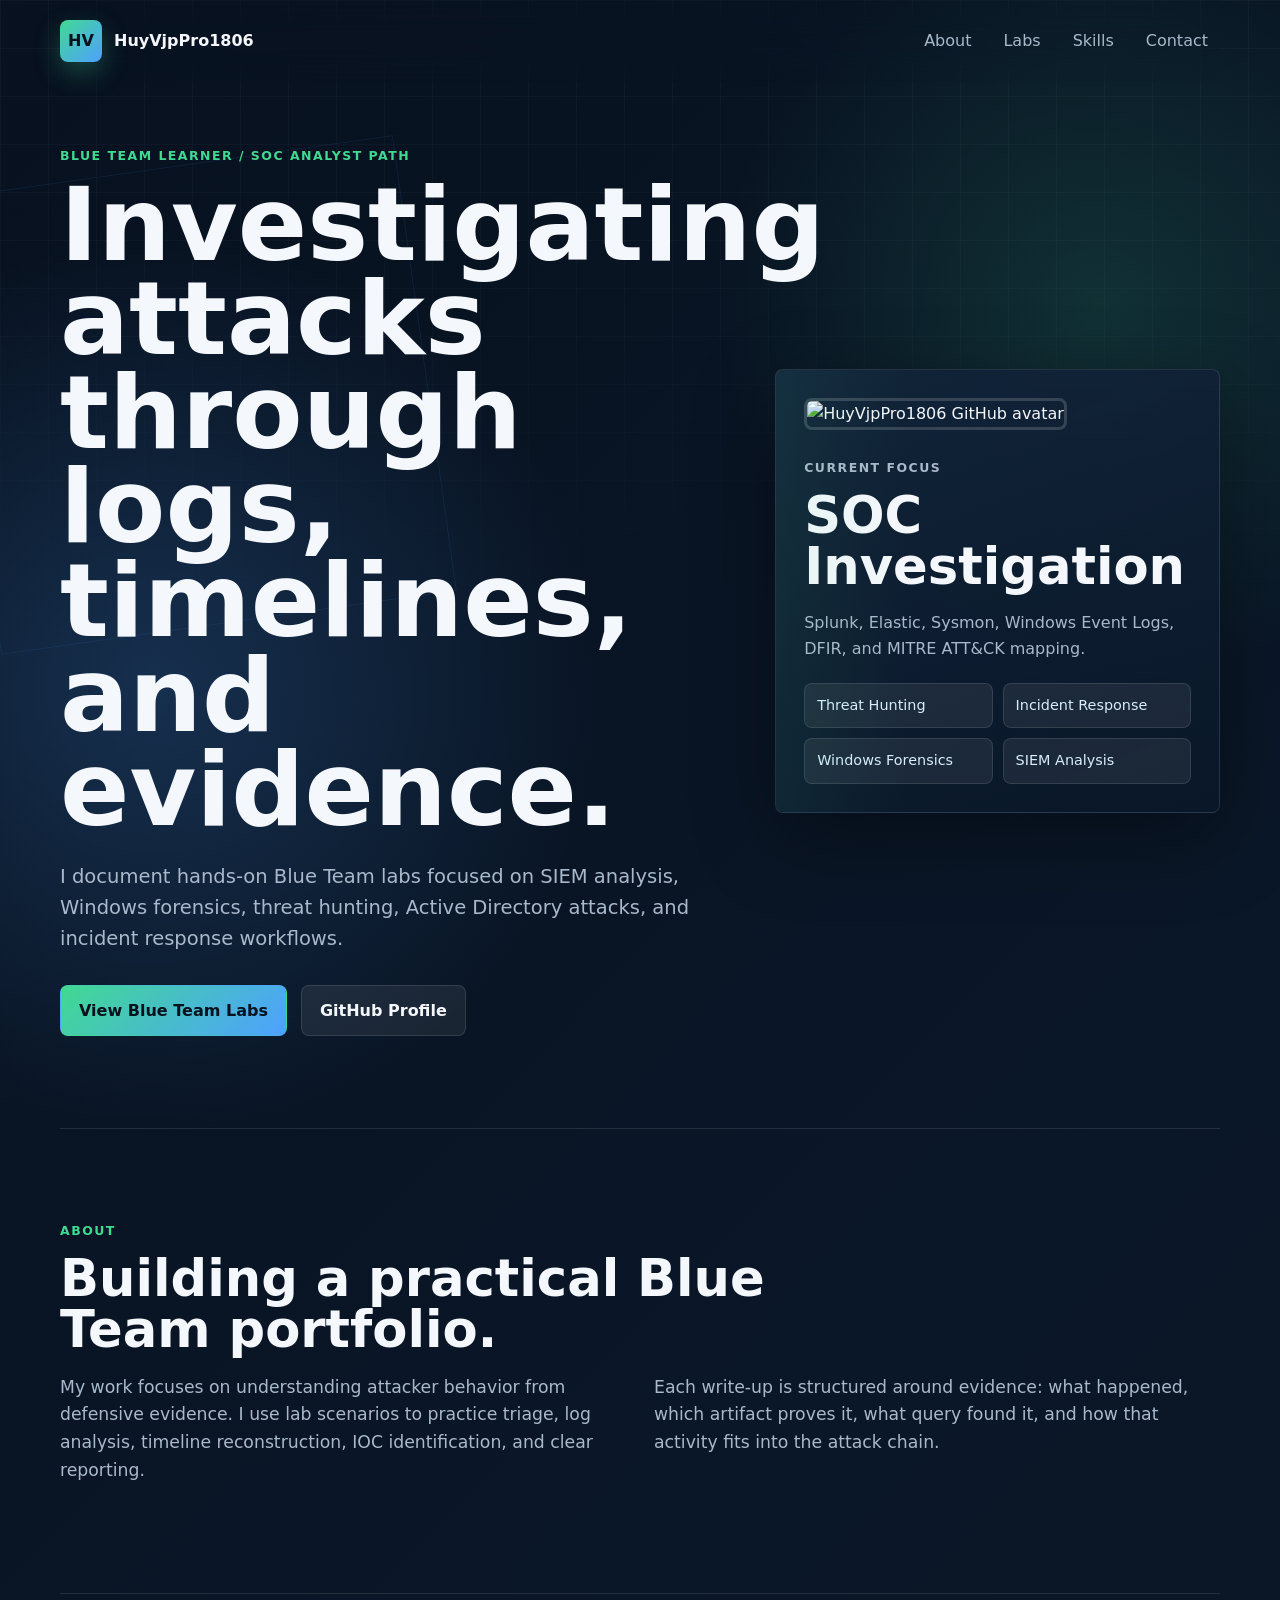
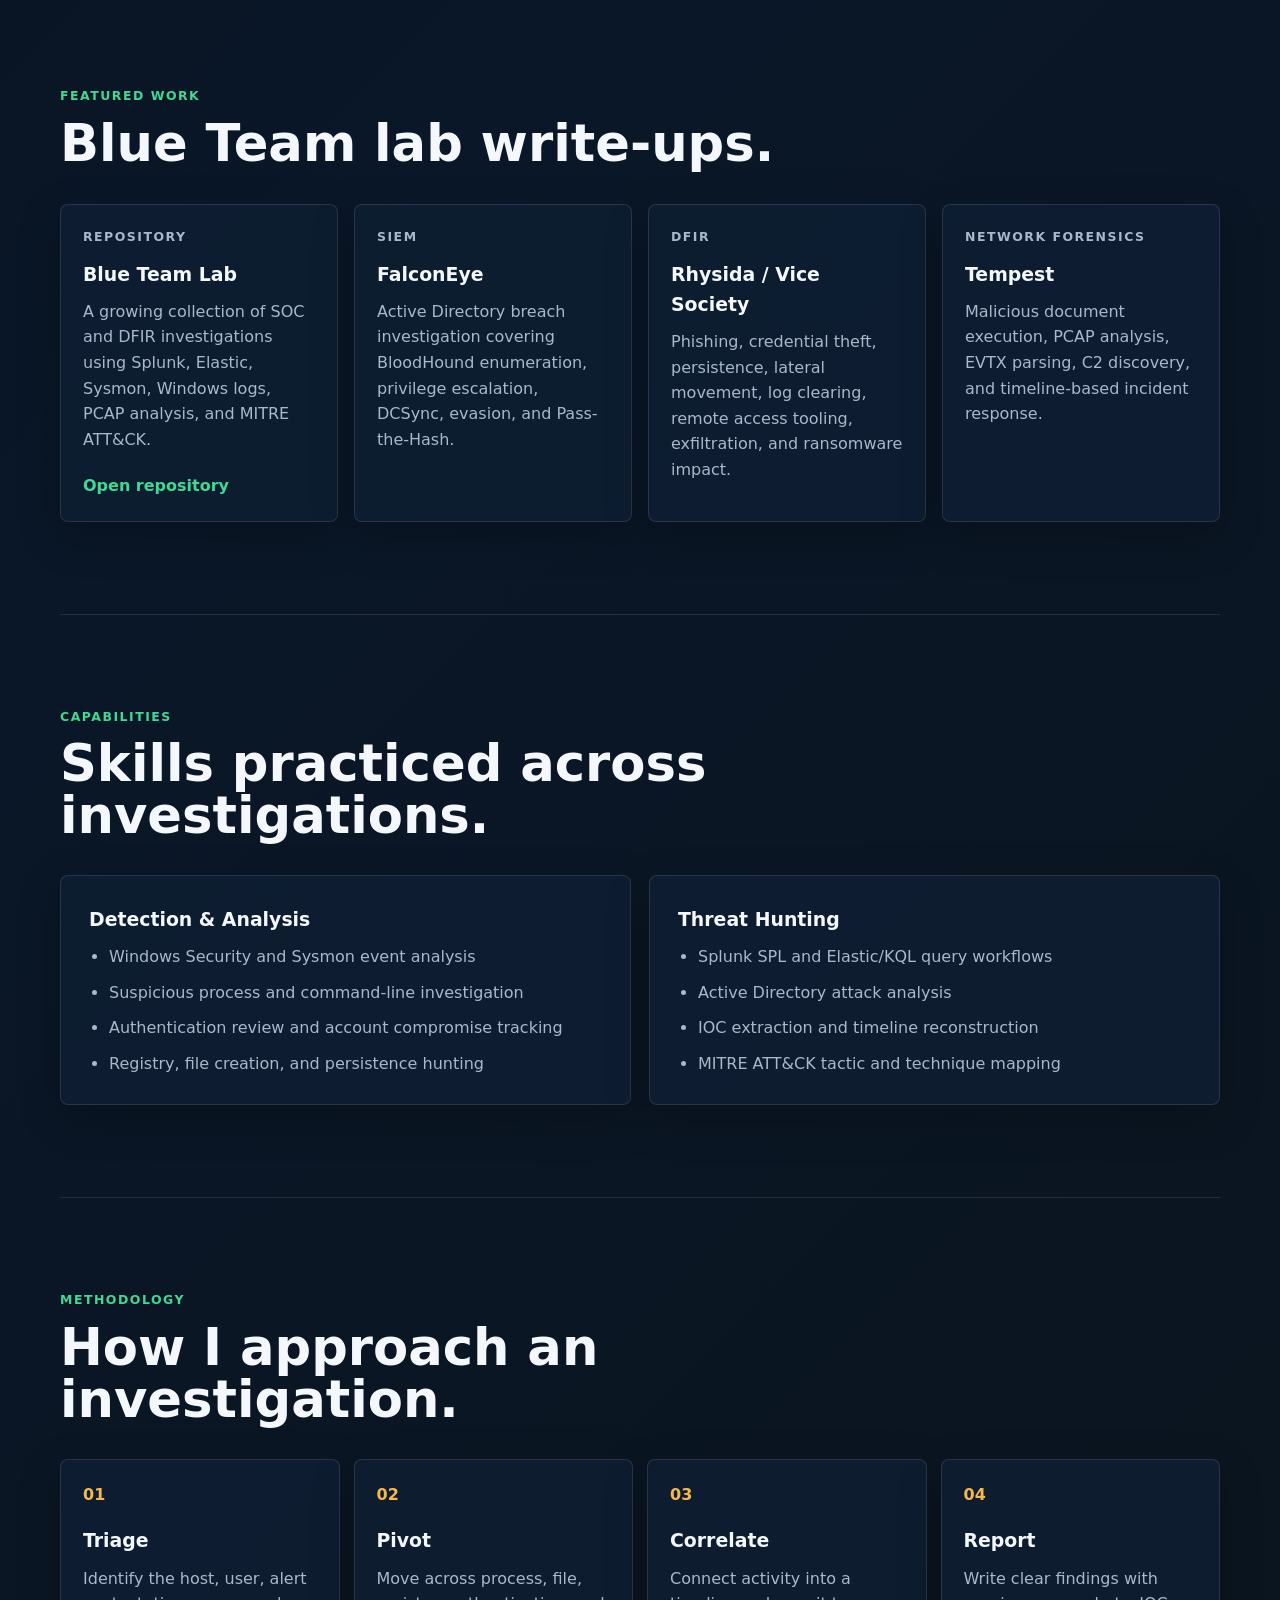
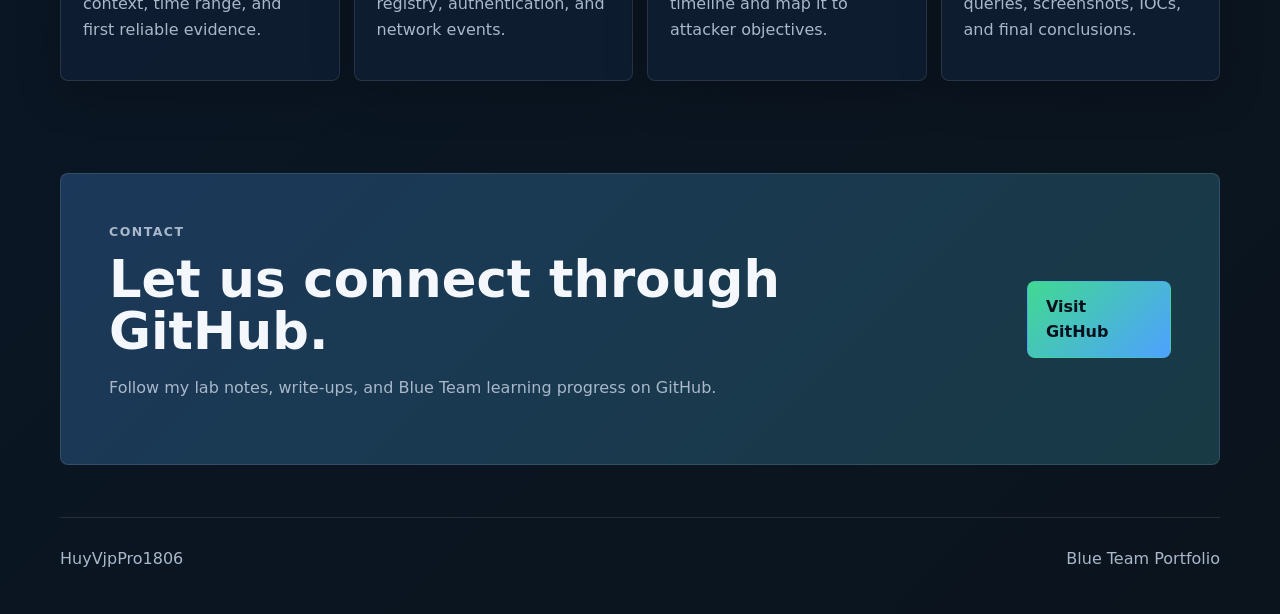
==== index.html @ 08eb195d "Create GitHub Pages portfolio" ====
<!doctype html>
<html lang="en">
  <head>
    <meta charset="utf-8" />
    <meta name="viewport" content="width=device-width, initial-scale=1" />
    <meta
      name="description"
      content="HuyVjpPro1806 - Blue Team learner focused on SOC investigation, DFIR, threat hunting, SIEM analysis, and incident response labs."
    />
    <meta name="theme-color" content="#07111f" />
    <meta property="og:title" content="HuyVjpPro1806 | Blue Team Portfolio" />
    <meta
      property="og:description"
      content="SOC investigation, DFIR, threat hunting, SIEM write-ups, and Blue Team lab portfolio."
    />
    <meta property="og:type" content="website" />
    <meta property="og:image" content="https://github.com/HuyVjpPro1806.png" />
    <title>HuyVjpPro1806 | Blue Team Portfolio</title>
    <link rel="preconnect" href="https://github.com" />
    <link rel="stylesheet" href="styles.css" />
  </head>
  <body>
    <header class="site-header" data-header>
      <a class="brand" href="#top" aria-label="Go to top">
        <span class="brand-mark">HV</span>
        <span class="brand-text">HuyVjpPro1806</span>
      </a>

      <nav class="nav-links" aria-label="Primary navigation">
        <a href="#about">About</a>
        <a href="#labs">Labs</a>
        <a href="#skills">Skills</a>
        <a href="#contact">Contact</a>
      </nav>
    </header>

    <main id="top">
      <section class="hero">
        <div class="hero-grid" aria-hidden="true"></div>
        <div class="hero-content">
          <p class="eyebrow">Blue Team Learner / SOC Analyst Path</p>
          <h1>Investigating attacks through logs, timelines, and evidence.</h1>
          <p class="hero-copy">
            I document hands-on Blue Team labs focused on SIEM analysis, Windows forensics,
            threat hunting, Active Directory attacks, and incident response workflows.
          </p>

          <div class="hero-actions">
            <a class="button primary" href="https://github.com/HuyVjpPro1806/Blue_Team_Lab" target="_blank" rel="noreferrer">
              View Blue Team Labs
            </a>
            <a class="button secondary" href="https://github.com/HuyVjpPro1806" target="_blank" rel="noreferrer">
              GitHub Profile
            </a>
          </div>
        </div>

        <aside class="profile-panel" aria-label="Profile summary">
          <img class="avatar" src="https://github.com/HuyVjpPro1806.png" alt="HuyVjpPro1806 GitHub avatar" />
          <div>
            <p class="panel-label">Current Focus</p>
            <h2>SOC Investigation</h2>
            <p>Splunk, Elastic, Sysmon, Windows Event Logs, DFIR, and MITRE ATT&CK mapping.</p>
          </div>
          <div class="signal-list">
            <span>Threat Hunting</span>
            <span>Incident Response</span>
            <span>Windows Forensics</span>
            <span>SIEM Analysis</span>
          </div>
        </aside>
      </section>

      <section class="section" id="about">
        <div class="section-heading">
          <p class="eyebrow">About</p>
          <h2>Building a practical Blue Team portfolio.</h2>
        </div>
        <div class="about-layout">
          <p>
            My work focuses on understanding attacker behavior from defensive evidence.
            I use lab scenarios to practice triage, log analysis, timeline reconstruction,
            IOC identification, and clear reporting.
          </p>
          <p>
            Each write-up is structured around evidence: what happened, which artifact proves it,
            what query found it, and how that activity fits into the attack chain.
          </p>
        </div>
      </section>

      <section class="section labs-section" id="labs">
        <div class="section-heading">
          <p class="eyebrow">Featured Work</p>
          <h2>Blue Team lab write-ups.</h2>
        </div>

        <div class="lab-grid">
          <article class="lab-card">
            <p class="card-kicker">Repository</p>
            <h3>Blue Team Lab</h3>
            <p>
              A growing collection of SOC and DFIR investigations using Splunk, Elastic,
              Sysmon, Windows logs, PCAP analysis, and MITRE ATT&CK.
            </p>
            <a href="https://github.com/HuyVjpPro1806/Blue_Team_Lab" target="_blank" rel="noreferrer">Open repository</a>
          </article>

          <article class="lab-card">
            <p class="card-kicker">SIEM</p>
            <h3>FalconEye</h3>
            <p>
              Active Directory breach investigation covering BloodHound enumeration,
              privilege escalation, DCSync, evasion, and Pass-the-Hash.
            </p>
          </article>

          <article class="lab-card">
            <p class="card-kicker">DFIR</p>
            <h3>Rhysida / Vice Society</h3>
            <p>
              Phishing, credential theft, persistence, lateral movement, log clearing,
              remote access tooling, exfiltration, and ransomware impact.
            </p>
          </article>

          <article class="lab-card">
            <p class="card-kicker">Network Forensics</p>
            <h3>Tempest</h3>
            <p>
              Malicious document execution, PCAP analysis, EVTX parsing, C2 discovery,
              and timeline-based incident response.
            </p>
          </article>
        </div>
      </section>

      <section class="section split-section" id="skills">
        <div class="section-heading">
          <p class="eyebrow">Capabilities</p>
          <h2>Skills practiced across investigations.</h2>
        </div>

        <div class="skills-wrap">
          <div class="skill-column">
            <h3>Detection & Analysis</h3>
            <ul>
              <li>Windows Security and Sysmon event analysis</li>
              <li>Suspicious process and command-line investigation</li>
              <li>Authentication review and account compromise tracking</li>
              <li>Registry, file creation, and persistence hunting</li>
            </ul>
          </div>
          <div class="skill-column">
            <h3>Threat Hunting</h3>
            <ul>
              <li>Splunk SPL and Elastic/KQL query workflows</li>
              <li>Active Directory attack analysis</li>
              <li>IOC extraction and timeline reconstruction</li>
              <li>MITRE ATT&CK tactic and technique mapping</li>
            </ul>
          </div>
        </div>
      </section>

      <section class="section workflow-section">
        <div class="section-heading">
          <p class="eyebrow">Methodology</p>
          <h2>How I approach an investigation.</h2>
        </div>

        <div class="timeline">
          <div>
            <span>01</span>
            <h3>Triage</h3>
            <p>Identify the host, user, alert context, time range, and first reliable evidence.</p>
          </div>
          <div>
            <span>02</span>
            <h3>Pivot</h3>
            <p>Move across process, file, registry, authentication, and network events.</p>
          </div>
          <div>
            <span>03</span>
            <h3>Correlate</h3>
            <p>Connect activity into a timeline and map it to attacker objectives.</p>
          </div>
          <div>
            <span>04</span>
            <h3>Report</h3>
            <p>Write clear findings with queries, screenshots, IOCs, and final conclusions.</p>
          </div>
        </div>
      </section>

      <section class="contact-section" id="contact">
        <div>
          <p class="eyebrow">Contact</p>
          <h2>Let us connect through GitHub.</h2>
          <p>
            Follow my lab notes, write-ups, and Blue Team learning progress on GitHub.
          </p>
        </div>
        <a class="button primary" href="https://github.com/HuyVjpPro1806" target="_blank" rel="noreferrer">
          Visit GitHub
        </a>
      </section>
    </main>

    <footer class="site-footer">
      <span>HuyVjpPro1806</span>
      <span>Blue Team Portfolio</span>
    </footer>

    <script src="script.js"></script>
  </body>
</html>
---- styles.css ----
:root {
  --bg: #07111f;
  --bg-soft: #0d1b2e;
  --panel: rgba(15, 31, 52, 0.78);
  --panel-strong: #12243a;
  --text: #f4f7fb;
  --muted: #a9b8ca;
  --line: rgba(255, 255, 255, 0.11);
  --blue: #4ea1ff;
  --green: #41d992;
  --amber: #f5b84b;
  --red: #ff6b6b;
  --shadow: 0 24px 80px rgba(0, 0, 0, 0.35);
  font-family:
    Inter, ui-sans-serif, system-ui, -apple-system, BlinkMacSystemFont, "Segoe UI",
    sans-serif;
}

* {
  box-sizing: border-box;
}

html {
  scroll-behavior: smooth;
}

body {
  min-width: 320px;
  margin: 0;
  color: var(--text);
  background:
    radial-gradient(circle at 12% 18%, rgba(78, 161, 255, 0.2), transparent 28rem),
    radial-gradient(circle at 86% 8%, rgba(65, 217, 146, 0.14), transparent 24rem),
    linear-gradient(135deg, #07111f 0%, #0a1728 44%, #0b141d 100%);
  line-height: 1.6;
}

body::before {
  position: fixed;
  inset: 0;
  z-index: -2;
  pointer-events: none;
  content: "";
  background-image:
    linear-gradient(rgba(255, 255, 255, 0.035) 1px, transparent 1px),
    linear-gradient(90deg, rgba(255, 255, 255, 0.035) 1px, transparent 1px);
  background-size: 48px 48px;
  mask-image: linear-gradient(to bottom, black, transparent 78%);
}

a {
  color: inherit;
  text-decoration: none;
}

.site-header {
  position: sticky;
  top: 0;
  z-index: 10;
  display: flex;
  align-items: center;
  justify-content: space-between;
  width: min(1160px, calc(100% - 40px));
  margin: 0 auto;
  padding: 18px 0;
  backdrop-filter: blur(18px);
}

.site-header.is-scrolled {
  border-bottom: 1px solid var(--line);
}

.brand {
  display: inline-flex;
  gap: 12px;
  align-items: center;
  font-weight: 800;
}

.brand-mark {
  display: grid;
  width: 42px;
  height: 42px;
  place-items: center;
  color: #06111d;
  background: linear-gradient(135deg, var(--green), var(--blue));
  border-radius: 8px;
  box-shadow: 0 10px 26px rgba(65, 217, 146, 0.28);
}

.brand-text {
  letter-spacing: 0;
}

.nav-links {
  display: flex;
  gap: 8px;
  align-items: center;
}

.nav-links a {
  padding: 10px 12px;
  color: var(--muted);
  border-radius: 8px;
  transition: color 180ms ease, background 180ms ease;
}

.nav-links a:hover,
.nav-links a:focus-visible {
  color: var(--text);
  background: rgba(255, 255, 255, 0.08);
  outline: none;
}

.hero {
  position: relative;
  display: grid;
  grid-template-columns: minmax(0, 1.2fr) minmax(320px, 0.8fr);
  gap: 48px;
  align-items: center;
  width: min(1160px, calc(100% - 40px));
  min-height: calc(100vh - 78px);
  margin: 0 auto;
  padding: 64px 0 92px;
}

.hero-grid {
  position: absolute;
  inset: 8% 28% auto -8%;
  z-index: -1;
  width: 460px;
  height: 460px;
  border: 1px solid rgba(78, 161, 255, 0.22);
  transform: rotate(-8deg);
  background:
    linear-gradient(90deg, transparent 47%, rgba(78, 161, 255, 0.22) 48%, transparent 49%),
    linear-gradient(transparent 47%, rgba(65, 217, 146, 0.18) 48%, transparent 49%);
  background-size: 44px 44px;
  opacity: 0.45;
}

.hero-content {
  max-width: 780px;
}

.eyebrow,
.card-kicker,
.panel-label {
  margin: 0 0 12px;
  color: var(--green);
  font-size: 0.78rem;
  font-weight: 800;
  letter-spacing: 0.12em;
  text-transform: uppercase;
}

h1,
h2,
h3,
p {
  margin-top: 0;
}

h1 {
  max-width: 900px;
  margin-bottom: 24px;
  font-size: clamp(3rem, 8vw, 6.8rem);
  line-height: 0.92;
  letter-spacing: 0;
}

h2 {
  margin-bottom: 18px;
  font-size: clamp(2rem, 4vw, 3.6rem);
  line-height: 1;
  letter-spacing: 0;
}

h3 {
  margin-bottom: 10px;
  font-size: 1.18rem;
  letter-spacing: 0;
}

.hero-copy {
  max-width: 720px;
  margin-bottom: 30px;
  color: var(--muted);
  font-size: clamp(1.02rem, 2vw, 1.22rem);
}

.hero-actions {
  display: flex;
  flex-wrap: wrap;
  gap: 14px;
}

.button {
  display: inline-flex;
  align-items: center;
  justify-content: center;
  min-height: 48px;
  padding: 12px 18px;
  font-weight: 800;
  border: 1px solid var(--line);
  border-radius: 8px;
  transition: transform 180ms ease, border-color 180ms ease, background 180ms ease;
}

.button:hover,
.button:focus-visible {
  transform: translateY(-2px);
  outline: none;
}

.button.primary {
  color: #06111d;
  background: linear-gradient(135deg, var(--green), var(--blue));
  border-color: transparent;
}

.button.secondary {
  color: var(--text);
  background: rgba(255, 255, 255, 0.07);
}

.profile-panel {
  position: relative;
  padding: 28px;
  overflow: hidden;
  background: linear-gradient(160deg, rgba(18, 36, 58, 0.94), rgba(10, 23, 40, 0.9));
  border: 1px solid var(--line);
  border-radius: 8px;
  box-shadow: var(--shadow);
}

.profile-panel::before {
  position: absolute;
  inset: 0;
  pointer-events: none;
  content: "";
  background: linear-gradient(90deg, transparent, rgba(65, 217, 146, 0.12), transparent);
  transform: translateX(-70%);
  animation: sweep 6s ease-in-out infinite;
}

.avatar {
  width: min(180px, 48vw);
  aspect-ratio: 1;
  margin-bottom: 28px;
  object-fit: cover;
  border: 3px solid rgba(255, 255, 255, 0.16);
  border-radius: 8px;
}

.profile-panel p {
  color: var(--muted);
}

.signal-list {
  display: grid;
  grid-template-columns: repeat(2, minmax(0, 1fr));
  gap: 10px;
  margin-top: 22px;
}

.signal-list span {
  padding: 10px 12px;
  color: #d8eefc;
  font-size: 0.9rem;
  background: rgba(255, 255, 255, 0.07);
  border: 1px solid var(--line);
  border-radius: 8px;
}

.section,
.contact-section,
.site-footer {
  width: min(1160px, calc(100% - 40px));
  margin: 0 auto;
}

.section {
  padding: 92px 0;
  border-top: 1px solid var(--line);
}

.section-heading {
  max-width: 720px;
}

.about-layout {
  display: grid;
  grid-template-columns: repeat(2, minmax(0, 1fr));
  gap: 28px;
  color: var(--muted);
  font-size: 1.08rem;
}

.lab-grid {
  display: grid;
  grid-template-columns: repeat(4, minmax(0, 1fr));
  gap: 16px;
  margin-top: 34px;
}

.lab-card,
.skill-column,
.timeline div {
  background: var(--panel);
  border: 1px solid var(--line);
  border-radius: 8px;
  box-shadow: 0 14px 44px rgba(0, 0, 0, 0.22);
}

.lab-card {
  display: flex;
  min-height: 285px;
  flex-direction: column;
  padding: 22px;
}

.lab-card p {
  color: var(--muted);
}

.lab-card a {
  display: inline-flex;
  margin-top: auto;
  color: var(--green);
  font-weight: 800;
}

.skills-wrap {
  display: grid;
  grid-template-columns: repeat(2, minmax(0, 1fr));
  gap: 18px;
  margin-top: 34px;
}

.skill-column {
  padding: 28px;
}

.skill-column ul {
  padding-left: 20px;
  margin: 0;
  color: var(--muted);
}

.skill-column li + li {
  margin-top: 10px;
}

.timeline {
  display: grid;
  grid-template-columns: repeat(4, minmax(0, 1fr));
  gap: 14px;
  margin-top: 34px;
}

.timeline div {
  padding: 22px;
}

.timeline span {
  display: inline-flex;
  margin-bottom: 18px;
  color: var(--amber);
  font-weight: 900;
}

.timeline p {
  color: var(--muted);
}

.contact-section {
  display: flex;
  gap: 28px;
  align-items: center;
  justify-content: space-between;
  padding: 48px;
  margin-bottom: 52px;
  background:
    linear-gradient(135deg, rgba(78, 161, 255, 0.16), rgba(65, 217, 146, 0.12)),
    var(--panel-strong);
  border: 1px solid var(--line);
  border-radius: 8px;
}

.contact-section p {
  max-width: 620px;
  color: var(--muted);
}

.site-footer {
  display: flex;
  justify-content: space-between;
  padding: 28px 0 42px;
  color: var(--muted);
  border-top: 1px solid var(--line);
}

@keyframes sweep {
  0%,
  38% {
    transform: translateX(-80%);
  }
  76%,
  100% {
    transform: translateX(90%);
  }
}

@media (max-width: 980px) {
  .hero,
  .about-layout,
  .skills-wrap {
    grid-template-columns: 1fr;
  }

  .hero {
    gap: 28px;
    padding-top: 42px;
  }

  .lab-grid,
  .timeline {
    grid-template-columns: repeat(2, minmax(0, 1fr));
  }
}

@media (max-width: 700px) {
  .site-header {
    width: min(100% - 28px, 1160px);
  }

  .brand-text {
    display: none;
  }

  .nav-links {
    gap: 2px;
  }

  .nav-links a {
    padding: 8px;
    font-size: 0.92rem;
  }

  .hero,
  .section,
  .contact-section,
  .site-footer {
    width: min(100% - 28px, 1160px);
  }

  h1 {
    font-size: clamp(2.6rem, 15vw, 4.8rem);
  }

  .lab-grid,
  .timeline,
  .signal-list {
    grid-template-columns: 1fr;
  }

  .contact-section,
  .site-footer {
    flex-direction: column;
    align-items: flex-start;
  }

  .contact-section {
    padding: 28px;
  }
}

@media (prefers-reduced-motion: reduce) {
  *,
  *::before,
  *::after {
    scroll-behavior: auto !important;
    animation-duration: 0.01ms !important;
    animation-iteration-count: 1 !important;
    transition-duration: 0.01ms !important;
  }
}
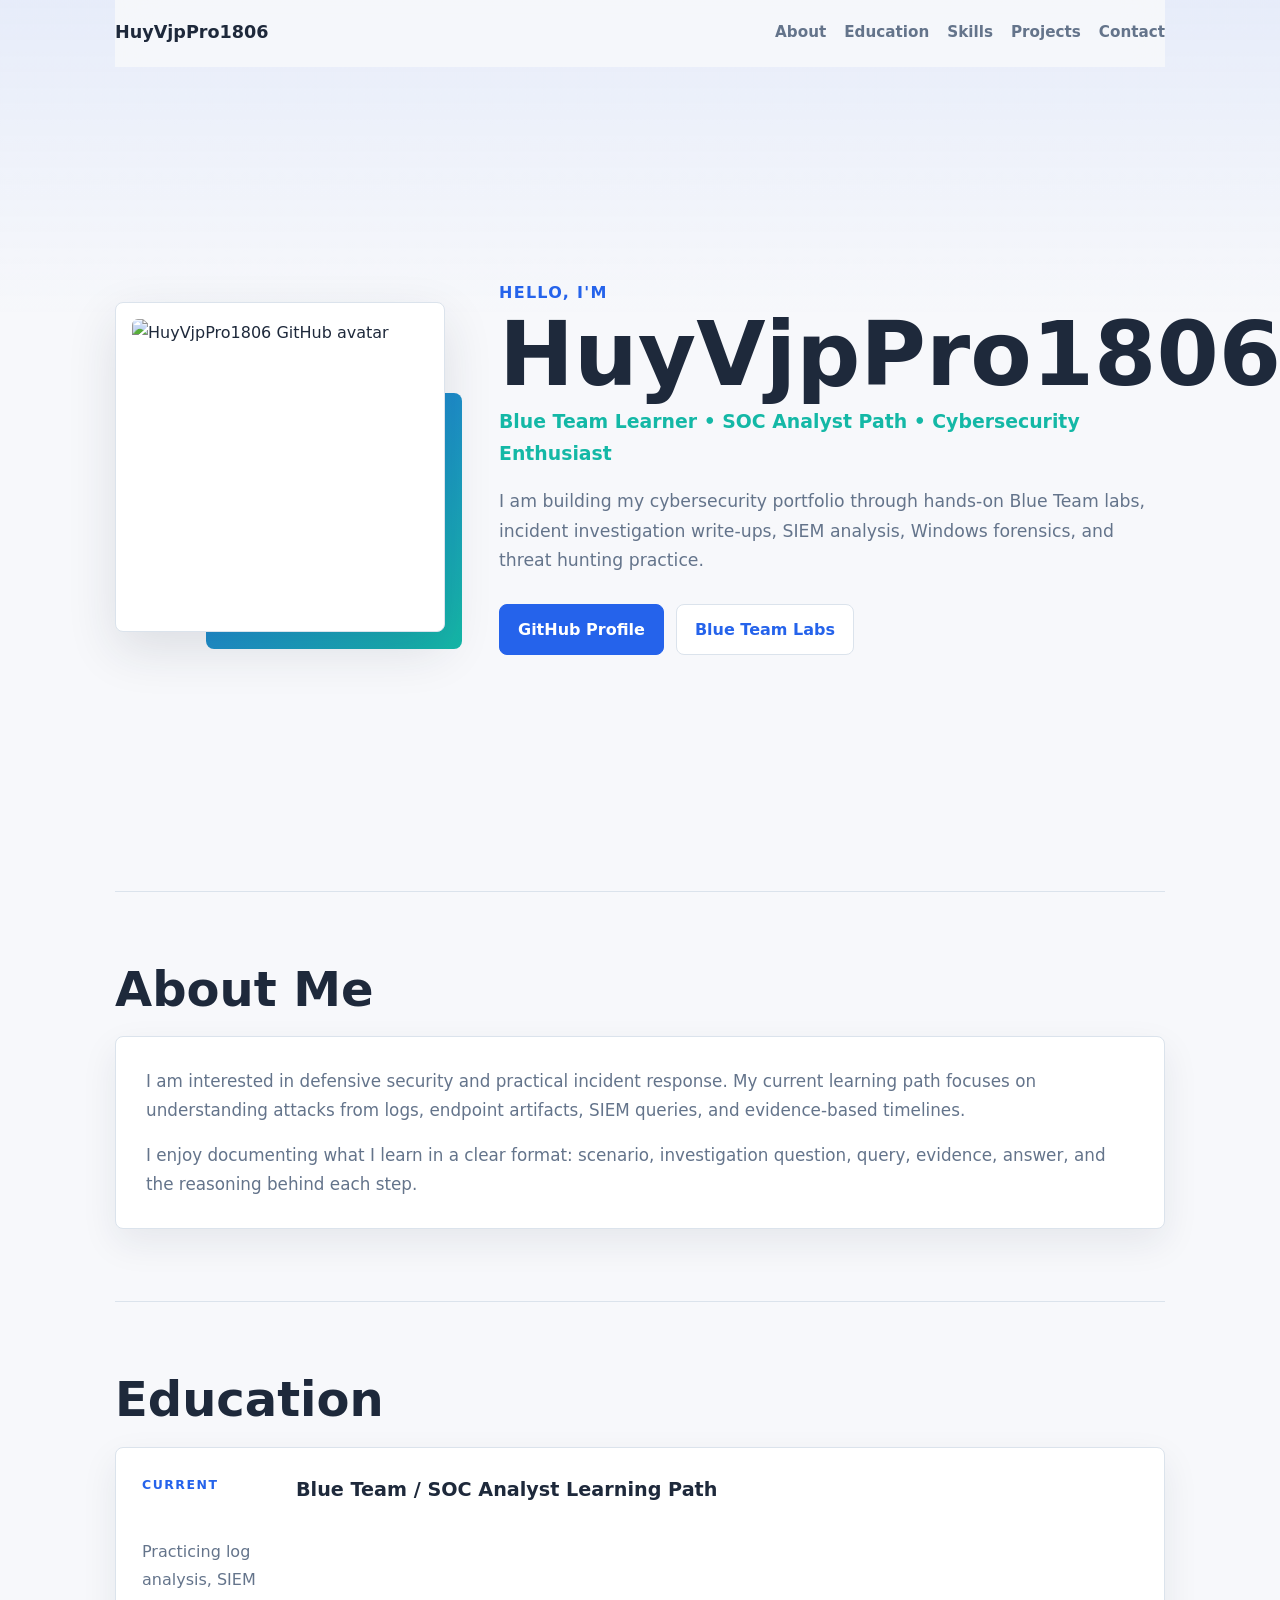
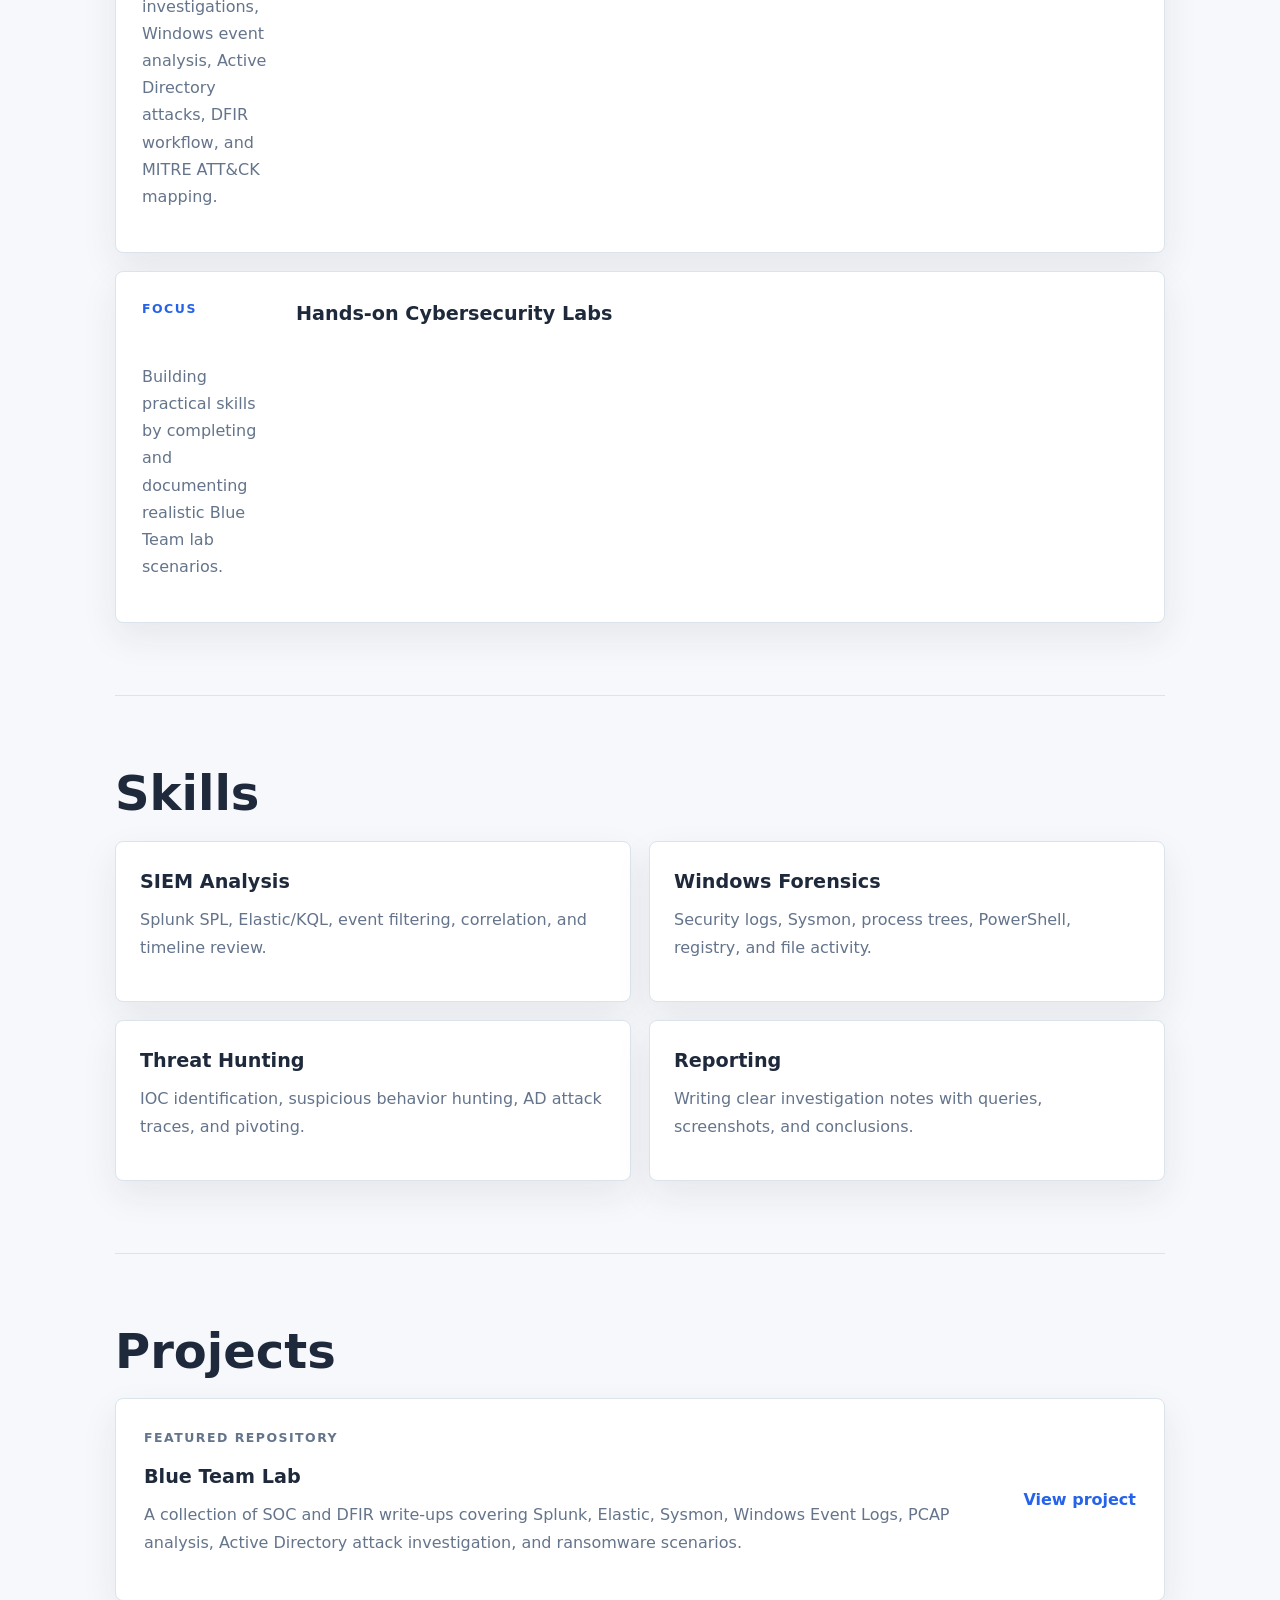
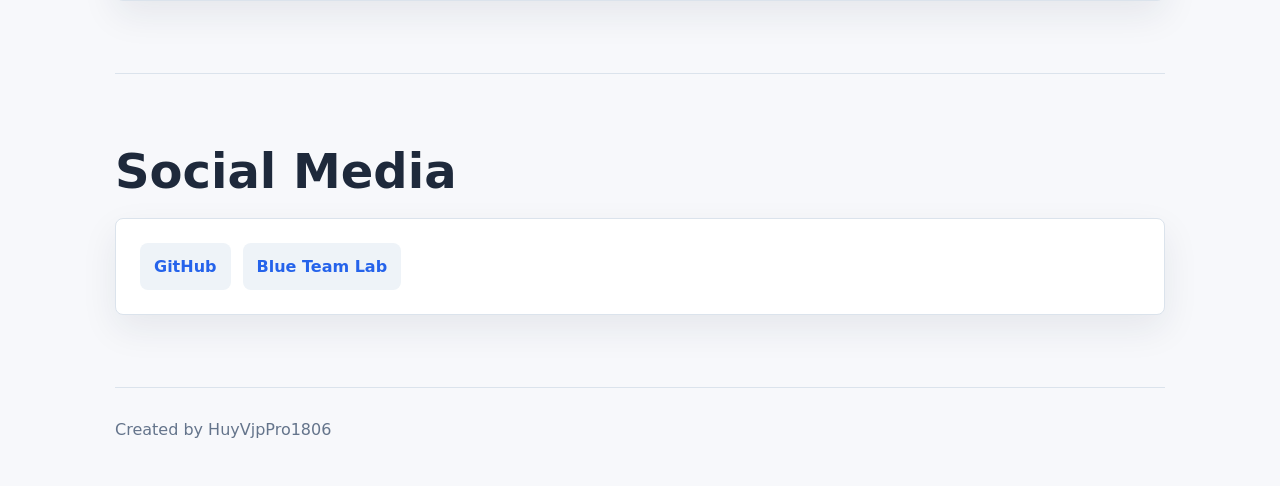
==== commit ca5d601d: "Restyle portfolio as personal about page" ====
--- a/index.html
+++ b/index.html
@@ -5,211 +5,147 @@
     <meta name="viewport" content="width=device-width, initial-scale=1" />
     <meta
       name="description"
-      content="HuyVjpPro1806 - Blue Team learner focused on SOC investigation, DFIR, threat hunting, SIEM analysis, and incident response labs."
+      content="Personal about page for HuyVjpPro1806, a Blue Team learner focused on SOC investigation, DFIR, SIEM analysis, and threat hunting."
     />
-    <meta name="theme-color" content="#07111f" />
-    <meta property="og:title" content="HuyVjpPro1806 | Blue Team Portfolio" />
+    <meta name="theme-color" content="#f7f8fb" />
+    <meta property="og:title" content="HuyVjpPro1806 | About Me" />
     <meta
       property="og:description"
-      content="SOC investigation, DFIR, threat hunting, SIEM write-ups, and Blue Team lab portfolio."
+      content="Blue Team learner, SOC analyst path, lab write-ups, cybersecurity skills, and GitHub projects."
     />
     <meta property="og:type" content="website" />
     <meta property="og:image" content="https://github.com/HuyVjpPro1806.png" />
-    <title>HuyVjpPro1806 | Blue Team Portfolio</title>
+    <title>HuyVjpPro1806 | About Me</title>
     <link rel="preconnect" href="https://github.com" />
     <link rel="stylesheet" href="styles.css" />
   </head>
   <body>
-    <header class="site-header" data-header>
-      <a class="brand" href="#top" aria-label="Go to top">
-        <span class="brand-mark">HV</span>
-        <span class="brand-text">HuyVjpPro1806</span>
-      </a>
-
-      <nav class="nav-links" aria-label="Primary navigation">
+    <header class="topbar">
+      <a class="logo" href="#home">HuyVjpPro1806</a>
+      <nav aria-label="Primary navigation">
         <a href="#about">About</a>
-        <a href="#labs">Labs</a>
+        <a href="#education">Education</a>
         <a href="#skills">Skills</a>
+        <a href="#projects">Projects</a>
         <a href="#contact">Contact</a>
       </nav>
     </header>
 
-    <main id="top">
+    <main id="home">
       <section class="hero">
-        <div class="hero-grid" aria-hidden="true"></div>
-        <div class="hero-content">
-          <p class="eyebrow">Blue Team Learner / SOC Analyst Path</p>
-          <h1>Investigating attacks through logs, timelines, and evidence.</h1>
-          <p class="hero-copy">
-            I document hands-on Blue Team labs focused on SIEM analysis, Windows forensics,
-            threat hunting, Active Directory attacks, and incident response workflows.
+        <div class="photo-card">
+          <img src="https://github.com/HuyVjpPro1806.png" alt="HuyVjpPro1806 GitHub avatar" />
+        </div>
+
+        <div class="intro">
+          <p class="hello">Hello, I'm</p>
+          <h1>HuyVjpPro1806</h1>
+          <p class="role">Blue Team Learner • SOC Analyst Path • Cybersecurity Enthusiast</p>
+          <p class="summary">
+            I am building my cybersecurity portfolio through hands-on Blue Team labs,
+            incident investigation write-ups, SIEM analysis, Windows forensics, and threat
+            hunting practice.
           </p>
 
           <div class="hero-actions">
-            <a class="button primary" href="https://github.com/HuyVjpPro1806/Blue_Team_Lab" target="_blank" rel="noreferrer">
-              View Blue Team Labs
+            <a class="button primary" href="https://github.com/HuyVjpPro1806" target="_blank" rel="noreferrer">
+              GitHub Profile
             </a>
-            <a class="button secondary" href="https://github.com/HuyVjpPro1806" target="_blank" rel="noreferrer">
-              GitHub Profile
+            <a class="button secondary" href="https://github.com/HuyVjpPro1806/Blue_Team_Lab" target="_blank" rel="noreferrer">
+              Blue Team Labs
             </a>
           </div>
         </div>
-
-        <aside class="profile-panel" aria-label="Profile summary">
-          <img class="avatar" src="https://github.com/HuyVjpPro1806.png" alt="HuyVjpPro1806 GitHub avatar" />
-          <div>
-            <p class="panel-label">Current Focus</p>
-            <h2>SOC Investigation</h2>
-            <p>Splunk, Elastic, Sysmon, Windows Event Logs, DFIR, and MITRE ATT&CK mapping.</p>
-          </div>
-          <div class="signal-list">
-            <span>Threat Hunting</span>
-            <span>Incident Response</span>
-            <span>Windows Forensics</span>
-            <span>SIEM Analysis</span>
-          </div>
-        </aside>
       </section>
 
       <section class="section" id="about">
-        <div class="section-heading">
-          <p class="eyebrow">About</p>
-          <h2>Building a practical Blue Team portfolio.</h2>
-        </div>
-        <div class="about-layout">
+        <h2>About Me</h2>
+        <div class="content-card">
           <p>
-            My work focuses on understanding attacker behavior from defensive evidence.
-            I use lab scenarios to practice triage, log analysis, timeline reconstruction,
-            IOC identification, and clear reporting.
+            I am interested in defensive security and practical incident response. My current
+            learning path focuses on understanding attacks from logs, endpoint artifacts, SIEM
+            queries, and evidence-based timelines.
           </p>
           <p>
-            Each write-up is structured around evidence: what happened, which artifact proves it,
-            what query found it, and how that activity fits into the attack chain.
+            I enjoy documenting what I learn in a clear format: scenario, investigation question,
+            query, evidence, answer, and the reasoning behind each step.
           </p>
         </div>
       </section>
 
-      <section class="section labs-section" id="labs">
-        <div class="section-heading">
-          <p class="eyebrow">Featured Work</p>
-          <h2>Blue Team lab write-ups.</h2>
-        </div>
-
-        <div class="lab-grid">
-          <article class="lab-card">
-            <p class="card-kicker">Repository</p>
-            <h3>Blue Team Lab</h3>
+      <section class="section" id="education">
+        <h2>Education</h2>
+        <div class="timeline-list">
+          <article>
+            <span>Current</span>
+            <h3>Blue Team / SOC Analyst Learning Path</h3>
             <p>
-              A growing collection of SOC and DFIR investigations using Splunk, Elastic,
-              Sysmon, Windows logs, PCAP analysis, and MITRE ATT&CK.
-            </p>
-            <a href="https://github.com/HuyVjpPro1806/Blue_Team_Lab" target="_blank" rel="noreferrer">Open repository</a>
-          </article>
-
-          <article class="lab-card">
-            <p class="card-kicker">SIEM</p>
-            <h3>FalconEye</h3>
-            <p>
-              Active Directory breach investigation covering BloodHound enumeration,
-              privilege escalation, DCSync, evasion, and Pass-the-Hash.
+              Practicing log analysis, SIEM investigations, Windows event analysis, Active
+              Directory attacks, DFIR workflow, and MITRE ATT&CK mapping.
             </p>
           </article>
-
-          <article class="lab-card">
-            <p class="card-kicker">DFIR</p>
-            <h3>Rhysida / Vice Society</h3>
+          <article>
+            <span>Focus</span>
+            <h3>Hands-on Cybersecurity Labs</h3>
             <p>
-              Phishing, credential theft, persistence, lateral movement, log clearing,
-              remote access tooling, exfiltration, and ransomware impact.
-            </p>
-          </article>
-
-          <article class="lab-card">
-            <p class="card-kicker">Network Forensics</p>
-            <h3>Tempest</h3>
-            <p>
-              Malicious document execution, PCAP analysis, EVTX parsing, C2 discovery,
-              and timeline-based incident response.
+              Building practical skills by completing and documenting realistic Blue Team lab
+              scenarios.
             </p>
           </article>
         </div>
       </section>
 
-      <section class="section split-section" id="skills">
-        <div class="section-heading">
-          <p class="eyebrow">Capabilities</p>
-          <h2>Skills practiced across investigations.</h2>
-        </div>
-
-        <div class="skills-wrap">
-          <div class="skill-column">
-            <h3>Detection & Analysis</h3>
-            <ul>
-              <li>Windows Security and Sysmon event analysis</li>
-              <li>Suspicious process and command-line investigation</li>
-              <li>Authentication review and account compromise tracking</li>
-              <li>Registry, file creation, and persistence hunting</li>
-            </ul>
+      <section class="section" id="skills">
+        <h2>Skills</h2>
+        <div class="skills-grid">
+          <div>
+            <h3>SIEM Analysis</h3>
+            <p>Splunk SPL, Elastic/KQL, event filtering, correlation, and timeline review.</p>
           </div>
-          <div class="skill-column">
+          <div>
+            <h3>Windows Forensics</h3>
+            <p>Security logs, Sysmon, process trees, PowerShell, registry, and file activity.</p>
+          </div>
+          <div>
             <h3>Threat Hunting</h3>
-            <ul>
-              <li>Splunk SPL and Elastic/KQL query workflows</li>
-              <li>Active Directory attack analysis</li>
-              <li>IOC extraction and timeline reconstruction</li>
-              <li>MITRE ATT&CK tactic and technique mapping</li>
-            </ul>
+            <p>IOC identification, suspicious behavior hunting, AD attack traces, and pivoting.</p>
+          </div>
+          <div>
+            <h3>Reporting</h3>
+            <p>Writing clear investigation notes with queries, screenshots, and conclusions.</p>
           </div>
         </div>
       </section>
 
-      <section class="section workflow-section">
-        <div class="section-heading">
-          <p class="eyebrow">Methodology</p>
-          <h2>How I approach an investigation.</h2>
-        </div>
-
-        <div class="timeline">
+      <section class="section" id="projects">
+        <h2>Projects</h2>
+        <div class="project-card">
           <div>
-            <span>01</span>
-            <h3>Triage</h3>
-            <p>Identify the host, user, alert context, time range, and first reliable evidence.</p>
+            <p class="project-label">Featured Repository</p>
+            <h3>Blue Team Lab</h3>
+            <p>
+              A collection of SOC and DFIR write-ups covering Splunk, Elastic, Sysmon, Windows
+              Event Logs, PCAP analysis, Active Directory attack investigation, and ransomware
+              scenarios.
+            </p>
           </div>
-          <div>
-            <span>02</span>
-            <h3>Pivot</h3>
-            <p>Move across process, file, registry, authentication, and network events.</p>
-          </div>
-          <div>
-            <span>03</span>
-            <h3>Correlate</h3>
-            <p>Connect activity into a timeline and map it to attacker objectives.</p>
-          </div>
-          <div>
-            <span>04</span>
-            <h3>Report</h3>
-            <p>Write clear findings with queries, screenshots, IOCs, and final conclusions.</p>
-          </div>
+          <a class="text-link" href="https://github.com/HuyVjpPro1806/Blue_Team_Lab" target="_blank" rel="noreferrer">
+            View project
+          </a>
         </div>
       </section>
 
-      <section class="contact-section" id="contact">
-        <div>
-          <p class="eyebrow">Contact</p>
-          <h2>Let us connect through GitHub.</h2>
-          <p>
-            Follow my lab notes, write-ups, and Blue Team learning progress on GitHub.
-          </p>
+      <section class="section" id="contact">
+        <h2>Social Media</h2>
+        <div class="social-card">
+          <a href="https://github.com/HuyVjpPro1806" target="_blank" rel="noreferrer">GitHub</a>
+          <a href="https://github.com/HuyVjpPro1806/Blue_Team_Lab" target="_blank" rel="noreferrer">Blue Team Lab</a>
         </div>
-        <a class="button primary" href="https://github.com/HuyVjpPro1806" target="_blank" rel="noreferrer">
-          Visit GitHub
-        </a>
       </section>
     </main>
 
-    <footer class="site-footer">
-      <span>HuyVjpPro1806</span>
-      <span>Blue Team Portfolio</span>
+    <footer>
+      <p>Created by HuyVjpPro1806</p>
     </footer>
 
     <script src="script.js"></script>
--- a/styles.css
+++ b/styles.css
@@ -1,16 +1,14 @@
 :root {
-  --bg: #07111f;
-  --bg-soft: #0d1b2e;
-  --panel: rgba(15, 31, 52, 0.78);
-  --panel-strong: #12243a;
-  --text: #f4f7fb;
-  --muted: #a9b8ca;
-  --line: rgba(255, 255, 255, 0.11);
-  --blue: #4ea1ff;
-  --green: #41d992;
-  --amber: #f5b84b;
-  --red: #ff6b6b;
-  --shadow: 0 24px 80px rgba(0, 0, 0, 0.35);
+  --bg: #f7f8fb;
+  --surface: #ffffff;
+  --surface-soft: #eef3f8;
+  --text: #1e293b;
+  --muted: #64748b;
+  --line: #dbe3ec;
+  --primary: #2563eb;
+  --primary-dark: #1d4ed8;
+  --accent: #14b8a6;
+  --shadow: 0 18px 50px rgba(30, 41, 59, 0.12);
   font-family:
     Inter, ui-sans-serif, system-ui, -apple-system, BlinkMacSystemFont, "Segoe UI",
     sans-serif;
@@ -29,23 +27,9 @@
   margin: 0;
   color: var(--text);
   background:
-    radial-gradient(circle at 12% 18%, rgba(78, 161, 255, 0.2), transparent 28rem),
-    radial-gradient(circle at 86% 8%, rgba(65, 217, 146, 0.14), transparent 24rem),
-    linear-gradient(135deg, #07111f 0%, #0a1728 44%, #0b141d 100%);
-  line-height: 1.6;
-}
-
-body::before {
-  position: fixed;
-  inset: 0;
-  z-index: -2;
-  pointer-events: none;
-  content: "";
-  background-image:
-    linear-gradient(rgba(255, 255, 255, 0.035) 1px, transparent 1px),
-    linear-gradient(90deg, rgba(255, 255, 255, 0.035) 1px, transparent 1px);
-  background-size: 48px 48px;
-  mask-image: linear-gradient(to bottom, black, transparent 78%);
+    linear-gradient(180deg, rgba(37, 99, 235, 0.08), transparent 320px),
+    var(--bg);
+  line-height: 1.7;
 }
 
 a {
@@ -53,104 +37,97 @@
   text-decoration: none;
 }
 
-.site-header {
+.topbar {
   position: sticky;
   top: 0;
   z-index: 10;
   display: flex;
   align-items: center;
   justify-content: space-between;
-  width: min(1160px, calc(100% - 40px));
+  width: min(1050px, calc(100% - 32px));
   margin: 0 auto;
   padding: 18px 0;
+  background: rgba(247, 248, 251, 0.86);
+  border-bottom: 1px solid transparent;
   backdrop-filter: blur(18px);
 }
 
-.site-header.is-scrolled {
-  border-bottom: 1px solid var(--line);
-}
-
-.brand {
-  display: inline-flex;
-  gap: 12px;
-  align-items: center;
-  font-weight: 800;
-}
-
-.brand-mark {
+.topbar.scrolled {
+  border-color: var(--line);
+}
+
+.logo {
+  font-size: 1.1rem;
+  font-weight: 800;
+  letter-spacing: 0;
+}
+
+nav {
+  display: flex;
+  gap: 18px;
+  align-items: center;
+}
+
+nav a {
+  color: var(--muted);
+  font-size: 0.95rem;
+  font-weight: 700;
+}
+
+nav a:hover,
+nav a:focus-visible {
+  color: var(--primary);
+  outline: none;
+}
+
+main {
+  width: min(1050px, calc(100% - 32px));
+  margin: 0 auto;
+}
+
+.hero {
   display: grid;
-  width: 42px;
-  height: 42px;
-  place-items: center;
-  color: #06111d;
-  background: linear-gradient(135deg, var(--green), var(--blue));
-  border-radius: 8px;
-  box-shadow: 0 10px 26px rgba(65, 217, 146, 0.28);
-}
-
-.brand-text {
-  letter-spacing: 0;
-}
-
-.nav-links {
-  display: flex;
-  gap: 8px;
-  align-items: center;
-}
-
-.nav-links a {
-  padding: 10px 12px;
-  color: var(--muted);
-  border-radius: 8px;
-  transition: color 180ms ease, background 180ms ease;
-}
-
-.nav-links a:hover,
-.nav-links a:focus-visible {
-  color: var(--text);
-  background: rgba(255, 255, 255, 0.08);
-  outline: none;
-}
-
-.hero {
+  grid-template-columns: 330px minmax(0, 1fr);
+  gap: 54px;
+  align-items: center;
+  min-height: calc(100vh - 76px);
+  padding: 58px 0 82px;
+}
+
+.photo-card {
   position: relative;
-  display: grid;
-  grid-template-columns: minmax(0, 1.2fr) minmax(320px, 0.8fr);
-  gap: 48px;
-  align-items: center;
-  width: min(1160px, calc(100% - 40px));
-  min-height: calc(100vh - 78px);
-  margin: 0 auto;
-  padding: 64px 0 92px;
-}
-
-.hero-grid {
+  padding: 16px;
+  background: var(--surface);
+  border: 1px solid var(--line);
+  border-radius: 8px;
+  box-shadow: var(--shadow);
+}
+
+.photo-card::after {
   position: absolute;
-  inset: 8% 28% auto -8%;
+  right: -18px;
+  bottom: -18px;
   z-index: -1;
-  width: 460px;
-  height: 460px;
-  border: 1px solid rgba(78, 161, 255, 0.22);
-  transform: rotate(-8deg);
-  background:
-    linear-gradient(90deg, transparent 47%, rgba(78, 161, 255, 0.22) 48%, transparent 49%),
-    linear-gradient(transparent 47%, rgba(65, 217, 146, 0.18) 48%, transparent 49%);
-  background-size: 44px 44px;
-  opacity: 0.45;
-}
-
-.hero-content {
-  max-width: 780px;
-}
-
-.eyebrow,
-.card-kicker,
-.panel-label {
-  margin: 0 0 12px;
-  color: var(--green);
-  font-size: 0.78rem;
-  font-weight: 800;
-  letter-spacing: 0.12em;
+  width: 78%;
+  height: 78%;
+  content: "";
+  background: linear-gradient(135deg, var(--primary), var(--accent));
+  border-radius: 8px;
+}
+
+.photo-card img {
+  display: block;
+  width: 100%;
+  aspect-ratio: 1;
+  object-fit: cover;
+  border-radius: 6px;
+}
+
+.hello {
+  margin: 0 0 6px;
+  color: var(--primary);
+  font-weight: 800;
+  letter-spacing: 0.08em;
   text-transform: uppercase;
 }
 
@@ -162,327 +139,229 @@
 }
 
 h1 {
-  max-width: 900px;
-  margin-bottom: 24px;
-  font-size: clamp(3rem, 8vw, 6.8rem);
-  line-height: 0.92;
+  margin-bottom: 8px;
+  font-size: clamp(3rem, 7vw, 5.8rem);
+  line-height: 0.95;
   letter-spacing: 0;
 }
 
 h2 {
+  margin-bottom: 22px;
+  font-size: clamp(2rem, 4vw, 3rem);
+  line-height: 1.05;
+  letter-spacing: 0;
+}
+
+h3 {
+  margin-bottom: 8px;
+  font-size: 1.2rem;
+}
+
+.role {
   margin-bottom: 18px;
-  font-size: clamp(2rem, 4vw, 3.6rem);
-  line-height: 1;
-  letter-spacing: 0;
-}
-
-h3 {
-  margin-bottom: 10px;
+  color: var(--accent);
   font-size: 1.18rem;
-  letter-spacing: 0;
-}
-
-.hero-copy {
-  max-width: 720px;
-  margin-bottom: 30px;
-  color: var(--muted);
-  font-size: clamp(1.02rem, 2vw, 1.22rem);
+  font-weight: 800;
+}
+
+.summary {
+  max-width: 680px;
+  margin-bottom: 28px;
+  color: var(--muted);
+  font-size: 1.08rem;
 }
 
 .hero-actions {
   display: flex;
   flex-wrap: wrap;
-  gap: 14px;
+  gap: 12px;
 }
 
 .button {
   display: inline-flex;
   align-items: center;
   justify-content: center;
-  min-height: 48px;
-  padding: 12px 18px;
+  min-height: 46px;
+  padding: 11px 18px;
   font-weight: 800;
   border: 1px solid var(--line);
   border-radius: 8px;
-  transition: transform 180ms ease, border-color 180ms ease, background 180ms ease;
+  transition: transform 180ms ease, box-shadow 180ms ease, border-color 180ms ease;
 }
 
 .button:hover,
 .button:focus-visible {
   transform: translateY(-2px);
   outline: none;
+  box-shadow: 0 12px 30px rgba(37, 99, 235, 0.16);
 }
 
 .button.primary {
-  color: #06111d;
-  background: linear-gradient(135deg, var(--green), var(--blue));
-  border-color: transparent;
+  color: #ffffff;
+  background: var(--primary);
+  border-color: var(--primary);
+}
+
+.button.primary:hover {
+  background: var(--primary-dark);
 }
 
 .button.secondary {
-  color: var(--text);
-  background: rgba(255, 255, 255, 0.07);
-}
-
-.profile-panel {
-  position: relative;
-  padding: 28px;
-  overflow: hidden;
-  background: linear-gradient(160deg, rgba(18, 36, 58, 0.94), rgba(10, 23, 40, 0.9));
+  color: var(--primary);
+  background: var(--surface);
+}
+
+.section {
+  padding: 72px 0;
+  border-top: 1px solid var(--line);
+}
+
+.content-card,
+.timeline-list article,
+.skills-grid div,
+.project-card,
+.social-card {
+  background: var(--surface);
   border: 1px solid var(--line);
   border-radius: 8px;
-  box-shadow: var(--shadow);
-}
-
-.profile-panel::before {
-  position: absolute;
-  inset: 0;
-  pointer-events: none;
-  content: "";
-  background: linear-gradient(90deg, transparent, rgba(65, 217, 146, 0.12), transparent);
-  transform: translateX(-70%);
-  animation: sweep 6s ease-in-out infinite;
-}
-
-.avatar {
-  width: min(180px, 48vw);
-  aspect-ratio: 1;
-  margin-bottom: 28px;
-  object-fit: cover;
-  border: 3px solid rgba(255, 255, 255, 0.16);
-  border-radius: 8px;
-}
-
-.profile-panel p {
-  color: var(--muted);
-}
-
-.signal-list {
+  box-shadow: 0 14px 36px rgba(30, 41, 59, 0.08);
+}
+
+.content-card {
+  padding: 30px;
+  color: var(--muted);
+  font-size: 1.05rem;
+}
+
+.content-card p:last-child {
+  margin-bottom: 0;
+}
+
+.timeline-list {
   display: grid;
-  grid-template-columns: repeat(2, minmax(0, 1fr));
-  gap: 10px;
-  margin-top: 22px;
-}
-
-.signal-list span {
-  padding: 10px 12px;
-  color: #d8eefc;
-  font-size: 0.9rem;
-  background: rgba(255, 255, 255, 0.07);
-  border: 1px solid var(--line);
-  border-radius: 8px;
-}
-
-.section,
-.contact-section,
-.site-footer {
-  width: min(1160px, calc(100% - 40px));
-  margin: 0 auto;
-}
-
-.section {
-  padding: 92px 0;
-  border-top: 1px solid var(--line);
-}
-
-.section-heading {
-  max-width: 720px;
-}
-
-.about-layout {
+  gap: 18px;
+}
+
+.timeline-list article {
   display: grid;
-  grid-template-columns: repeat(2, minmax(0, 1fr));
-  gap: 28px;
-  color: var(--muted);
-  font-size: 1.08rem;
-}
-
-.lab-grid {
-  display: grid;
-  grid-template-columns: repeat(4, minmax(0, 1fr));
-  gap: 16px;
-  margin-top: 34px;
-}
-
-.lab-card,
-.skill-column,
-.timeline div {
-  background: var(--panel);
-  border: 1px solid var(--line);
-  border-radius: 8px;
-  box-shadow: 0 14px 44px rgba(0, 0, 0, 0.22);
-}
-
-.lab-card {
-  display: flex;
-  min-height: 285px;
-  flex-direction: column;
-  padding: 22px;
-}
-
-.lab-card p {
-  color: var(--muted);
-}
-
-.lab-card a {
-  display: inline-flex;
-  margin-top: auto;
-  color: var(--green);
-  font-weight: 800;
-}
-
-.skills-wrap {
+  grid-template-columns: 130px minmax(0, 1fr);
+  gap: 24px;
+  padding: 26px;
+}
+
+.timeline-list span,
+.project-label {
+  color: var(--primary);
+  font-size: 0.78rem;
+  font-weight: 900;
+  letter-spacing: 0.12em;
+  text-transform: uppercase;
+}
+
+.timeline-list p,
+.skills-grid p,
+.project-card p {
+  color: var(--muted);
+}
+
+.skills-grid {
   display: grid;
   grid-template-columns: repeat(2, minmax(0, 1fr));
   gap: 18px;
-  margin-top: 34px;
-}
-
-.skill-column {
+}
+
+.skills-grid div {
+  padding: 24px;
+}
+
+.project-card {
+  display: flex;
+  gap: 24px;
+  align-items: center;
+  justify-content: space-between;
   padding: 28px;
 }
 
-.skill-column ul {
-  padding-left: 20px;
+.text-link {
+  display: inline-flex;
+  flex: 0 0 auto;
+  color: var(--primary);
+  font-weight: 900;
+}
+
+.social-card {
+  display: flex;
+  flex-wrap: wrap;
+  gap: 12px;
+  padding: 24px;
+}
+
+.social-card a {
+  padding: 10px 14px;
+  color: var(--primary);
+  font-weight: 800;
+  background: var(--surface-soft);
+  border-radius: 8px;
+}
+
+footer {
+  width: min(1050px, calc(100% - 32px));
+  margin: 0 auto;
+  padding: 28px 0 42px;
+  color: var(--muted);
+  border-top: 1px solid var(--line);
+}
+
+footer p {
   margin: 0;
-  color: var(--muted);
-}
-
-.skill-column li + li {
-  margin-top: 10px;
-}
-
-.timeline {
-  display: grid;
-  grid-template-columns: repeat(4, minmax(0, 1fr));
-  gap: 14px;
-  margin-top: 34px;
-}
-
-.timeline div {
-  padding: 22px;
-}
-
-.timeline span {
-  display: inline-flex;
-  margin-bottom: 18px;
-  color: var(--amber);
-  font-weight: 900;
-}
-
-.timeline p {
-  color: var(--muted);
-}
-
-.contact-section {
-  display: flex;
-  gap: 28px;
-  align-items: center;
-  justify-content: space-between;
-  padding: 48px;
-  margin-bottom: 52px;
-  background:
-    linear-gradient(135deg, rgba(78, 161, 255, 0.16), rgba(65, 217, 146, 0.12)),
-    var(--panel-strong);
-  border: 1px solid var(--line);
-  border-radius: 8px;
-}
-
-.contact-section p {
-  max-width: 620px;
-  color: var(--muted);
-}
-
-.site-footer {
-  display: flex;
-  justify-content: space-between;
-  padding: 28px 0 42px;
-  color: var(--muted);
-  border-top: 1px solid var(--line);
-}
-
-@keyframes sweep {
-  0%,
-  38% {
-    transform: translateX(-80%);
-  }
-  76%,
-  100% {
-    transform: translateX(90%);
-  }
-}
-
-@media (max-width: 980px) {
-  .hero,
-  .about-layout,
-  .skills-wrap {
+}
+
+@media (max-width: 820px) {
+  .hero {
     grid-template-columns: 1fr;
-  }
-
-  .hero {
-    gap: 28px;
+    gap: 34px;
+    min-height: auto;
     padding-top: 42px;
   }
 
-  .lab-grid,
-  .timeline {
-    grid-template-columns: repeat(2, minmax(0, 1fr));
-  }
-}
-
-@media (max-width: 700px) {
-  .site-header {
-    width: min(100% - 28px, 1160px);
-  }
-
-  .brand-text {
-    display: none;
-  }
-
-  .nav-links {
-    gap: 2px;
-  }
-
-  .nav-links a {
-    padding: 8px;
-    font-size: 0.92rem;
-  }
-
-  .hero,
-  .section,
-  .contact-section,
-  .site-footer {
-    width: min(100% - 28px, 1160px);
+  .photo-card {
+    width: min(330px, 100%);
+  }
+
+  nav {
+    gap: 10px;
+  }
+
+  .skills-grid {
+    grid-template-columns: 1fr;
+  }
+}
+
+@media (max-width: 620px) {
+  .topbar {
+    align-items: flex-start;
+    flex-direction: column;
+    gap: 10px;
+  }
+
+  nav {
+    width: 100%;
+    overflow-x: auto;
+    padding-bottom: 4px;
   }
 
   h1 {
-    font-size: clamp(2.6rem, 15vw, 4.8rem);
-  }
-
-  .lab-grid,
-  .timeline,
-  .signal-list {
+    font-size: clamp(2.6rem, 16vw, 4.2rem);
+  }
+
+  .timeline-list article,
+  .project-card {
     grid-template-columns: 1fr;
-  }
-
-  .contact-section,
-  .site-footer {
     flex-direction: column;
     align-items: flex-start;
   }
 
-  .contact-section {
-    padding: 28px;
-  }
-}
-
-@media (prefers-reduced-motion: reduce) {
-  *,
-  *::before,
-  *::after {
-    scroll-behavior: auto !important;
-    animation-duration: 0.01ms !important;
-    animation-iteration-count: 1 !important;
-    transition-duration: 0.01ms !important;
-  }
-}
+  .section {
+    padding: 56px 0;
+  }
+}
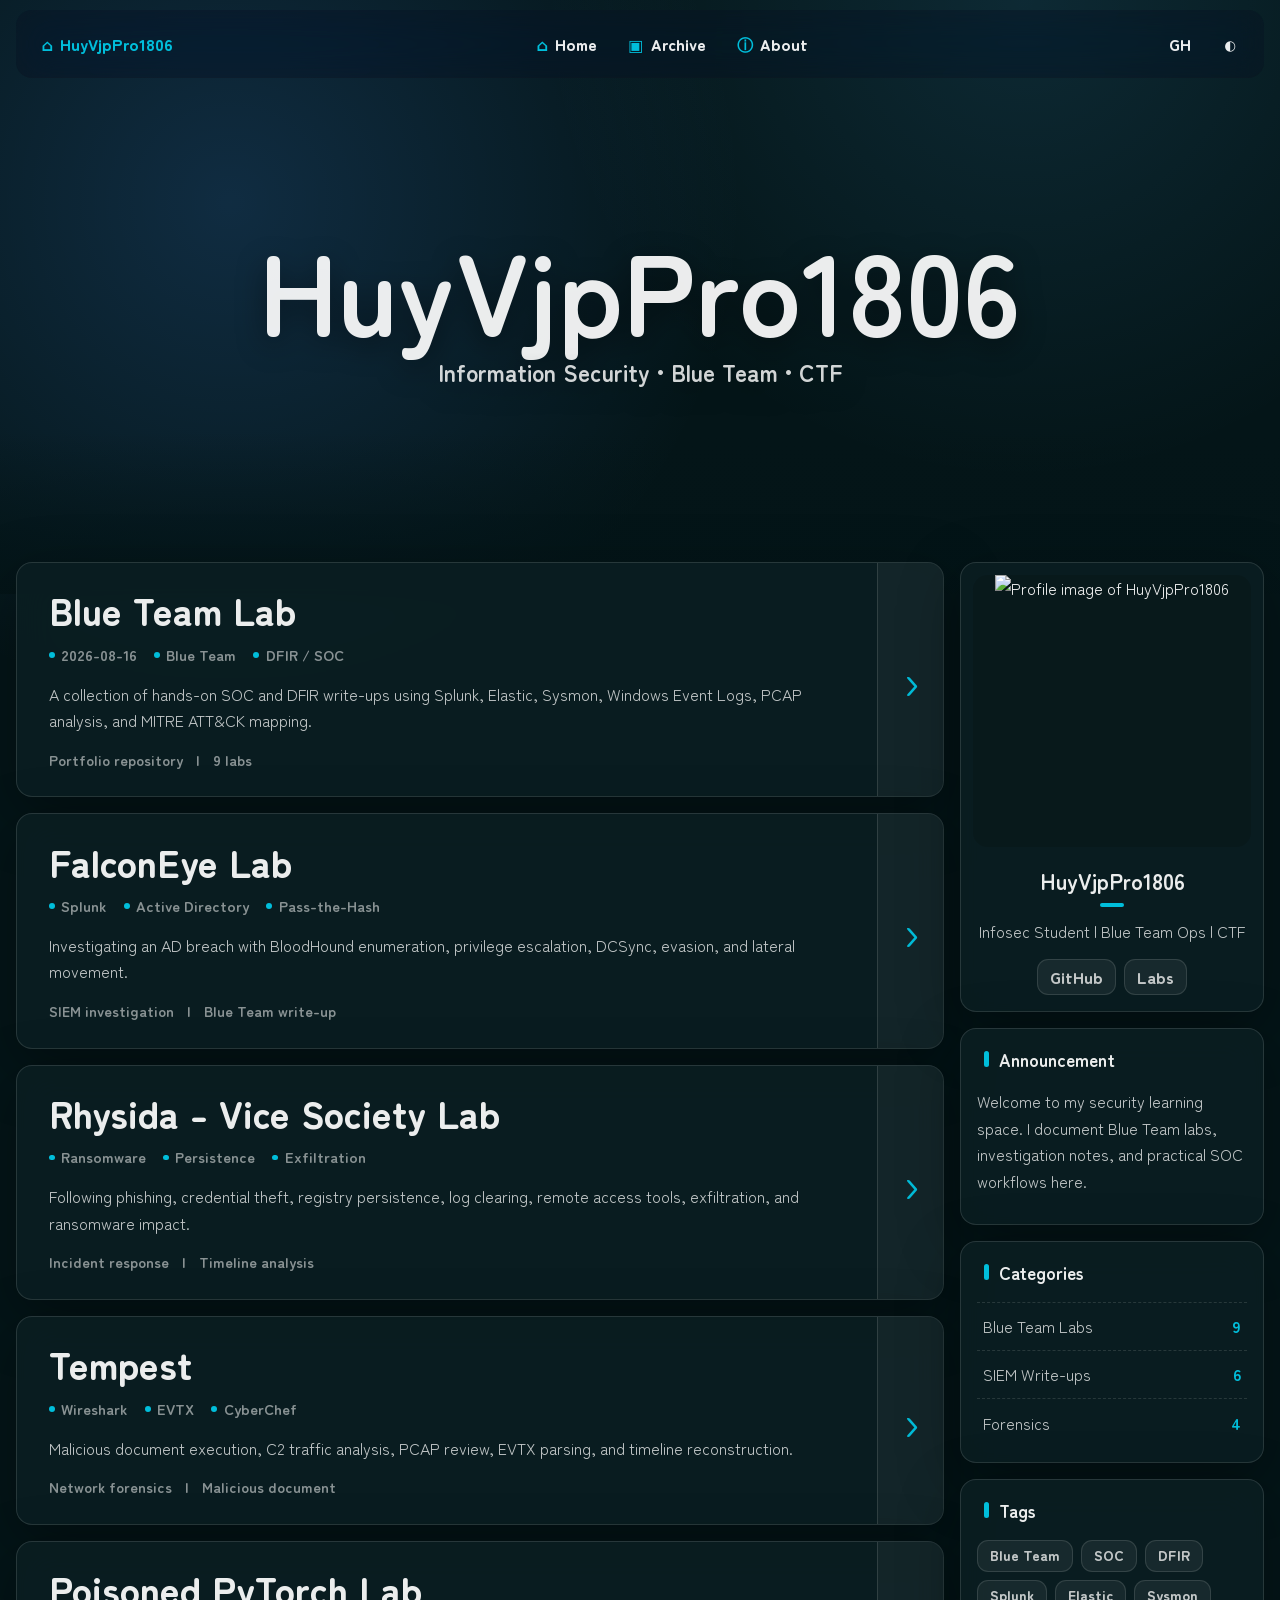
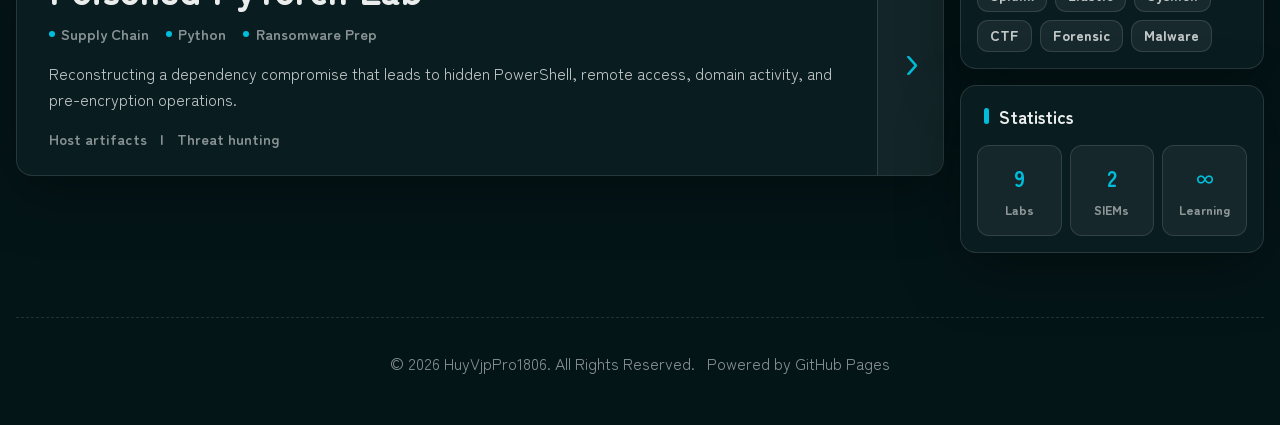
==== commit 40d02986: "Rebuild homepage with Twilight-inspired style" ====
--- a/index.html
+++ b/index.html
@@ -5,147 +5,235 @@
     <meta name="viewport" content="width=device-width, initial-scale=1" />
     <meta
       name="description"
-      content="Personal about page for HuyVjpPro1806, a Blue Team learner focused on SOC investigation, DFIR, SIEM analysis, and threat hunting."
+      content="HuyVjpPro1806 - Information Security, Blue Team, SOC investigation, DFIR, and CTF learning portfolio."
     />
-    <meta name="theme-color" content="#f7f8fb" />
-    <meta property="og:title" content="HuyVjpPro1806 | About Me" />
+    <meta name="theme-color" content="#0b1020" />
+    <meta property="og:site_name" content="HuyVjpPro1806" />
+    <meta property="og:title" content="HuyVjpPro1806 - Information Security • Blue Team • CTF" />
     <meta
       property="og:description"
-      content="Blue Team learner, SOC analyst path, lab write-ups, cybersecurity skills, and GitHub projects."
+      content="Information Security • Blue Team • CTF • SOC Investigation • DFIR"
     />
-    <meta property="og:type" content="website" />
     <meta property="og:image" content="https://github.com/HuyVjpPro1806.png" />
-    <title>HuyVjpPro1806 | About Me</title>
-    <link rel="preconnect" href="https://github.com" />
+    <title>HuyVjpPro1806 - Information Security • Blue Team • CTF</title>
+    <link rel="preconnect" href="https://fonts.googleapis.com" />
+    <link rel="preconnect" href="https://fonts.gstatic.com" crossorigin />
+    <link
+      href="https://fonts.googleapis.com/css2?family=Zen+Maru+Gothic:wght@400;500;700;900&display=swap"
+      rel="stylesheet"
+    />
     <link rel="stylesheet" href="styles.css" />
   </head>
   <body>
-    <header class="topbar">
-      <a class="logo" href="#home">HuyVjpPro1806</a>
+    <div id="loading-overlay">
+      <div class="loader"></div>
+      <p>LOADING...</p>
+    </div>
+
+    <div class="wallpaper"></div>
+    <div class="top-glow"></div>
+
+    <header class="navbar" data-navbar>
+      <a class="brand nav-btn" href="#home" aria-label="Home">
+        <span class="icon">⌂</span>
+        <span>HuyVjpPro1806</span>
+      </a>
+
       <nav aria-label="Primary navigation">
-        <a href="#about">About</a>
-        <a href="#education">Education</a>
-        <a href="#skills">Skills</a>
-        <a href="#projects">Projects</a>
-        <a href="#contact">Contact</a>
+        <a class="nav-btn" href="#home"><span>⌂</span>Home</a>
+        <a class="nav-btn" href="#archive"><span>▣</span>Archive</a>
+        <a class="nav-btn" href="#about"><span>ⓘ</span>About</a>
       </nav>
+
+      <div class="nav-actions" aria-label="Actions">
+        <a class="square-btn" href="https://github.com/HuyVjpPro1806" target="_blank" rel="noreferrer" aria-label="GitHub">
+          GH
+        </a>
+        <button class="square-btn" type="button" data-theme-toggle aria-label="Toggle tone">◐</button>
+      </div>
     </header>
 
     <main id="home">
-      <section class="hero">
-        <div class="photo-card">
-          <img src="https://github.com/HuyVjpPro1806.png" alt="HuyVjpPro1806 GitHub avatar" />
-        </div>
-
-        <div class="intro">
-          <p class="hello">Hello, I'm</p>
+      <section class="banner">
+        <div class="banner-content">
           <h1>HuyVjpPro1806</h1>
-          <p class="role">Blue Team Learner • SOC Analyst Path • Cybersecurity Enthusiast</p>
-          <p class="summary">
-            I am building my cybersecurity portfolio through hands-on Blue Team labs,
-            incident investigation write-ups, SIEM analysis, Windows forensics, and threat
-            hunting practice.
-          </p>
-
-          <div class="hero-actions">
-            <a class="button primary" href="https://github.com/HuyVjpPro1806" target="_blank" rel="noreferrer">
-              GitHub Profile
-            </a>
-            <a class="button secondary" href="https://github.com/HuyVjpPro1806/Blue_Team_Lab" target="_blank" rel="noreferrer">
-              Blue Team Labs
-            </a>
-          </div>
+          <p>Information Security • Blue Team • CTF</p>
         </div>
       </section>
 
-      <section class="section" id="about">
-        <h2>About Me</h2>
-        <div class="content-card">
-          <p>
-            I am interested in defensive security and practical incident response. My current
-            learning path focuses on understanding attacks from logs, endpoint artifacts, SIEM
-            queries, and evidence-based timelines.
-          </p>
-          <p>
-            I enjoy documenting what I learn in a clear format: scenario, investigation question,
-            query, evidence, answer, and the reasoning behind each step.
-          </p>
+      <section class="page-shell">
+        <div class="content-column" id="archive">
+          <article class="post-card featured">
+            <div class="post-body">
+              <a class="post-title" href="https://github.com/HuyVjpPro1806/Blue_Team_Lab" target="_blank" rel="noreferrer">
+                Blue Team Lab
+              </a>
+              <div class="post-meta">
+                <span>2026-08-16</span>
+                <span>Blue Team</span>
+                <span>DFIR / SOC</span>
+              </div>
+              <p>
+                A collection of hands-on SOC and DFIR write-ups using Splunk, Elastic,
+                Sysmon, Windows Event Logs, PCAP analysis, and MITRE ATT&CK mapping.
+              </p>
+              <div class="read-line">
+                <span>Portfolio repository</span>
+                <span>|</span>
+                <span>9 labs</span>
+              </div>
+            </div>
+            <a class="arrow-btn" href="https://github.com/HuyVjpPro1806/Blue_Team_Lab" target="_blank" rel="noreferrer" aria-label="Open Blue Team Lab">
+              ›
+            </a>
+          </article>
+
+          <article class="post-card">
+            <div class="post-body">
+              <h2>FalconEye Lab</h2>
+              <div class="post-meta">
+                <span>Splunk</span>
+                <span>Active Directory</span>
+                <span>Pass-the-Hash</span>
+              </div>
+              <p>
+                Investigating an AD breach with BloodHound enumeration, privilege escalation,
+                DCSync, evasion, and lateral movement.
+              </p>
+              <div class="read-line">
+                <span>SIEM investigation</span>
+                <span>|</span>
+                <span>Blue Team write-up</span>
+              </div>
+            </div>
+            <span class="arrow-btn">›</span>
+          </article>
+
+          <article class="post-card">
+            <div class="post-body">
+              <h2>Rhysida - Vice Society Lab</h2>
+              <div class="post-meta">
+                <span>Ransomware</span>
+                <span>Persistence</span>
+                <span>Exfiltration</span>
+              </div>
+              <p>
+                Following phishing, credential theft, registry persistence, log clearing,
+                remote access tools, exfiltration, and ransomware impact.
+              </p>
+              <div class="read-line">
+                <span>Incident response</span>
+                <span>|</span>
+                <span>Timeline analysis</span>
+              </div>
+            </div>
+            <span class="arrow-btn">›</span>
+          </article>
+
+          <article class="post-card">
+            <div class="post-body">
+              <h2>Tempest</h2>
+              <div class="post-meta">
+                <span>Wireshark</span>
+                <span>EVTX</span>
+                <span>CyberChef</span>
+              </div>
+              <p>
+                Malicious document execution, C2 traffic analysis, PCAP review, EVTX
+                parsing, and timeline reconstruction.
+              </p>
+              <div class="read-line">
+                <span>Network forensics</span>
+                <span>|</span>
+                <span>Malicious document</span>
+              </div>
+            </div>
+            <span class="arrow-btn">›</span>
+          </article>
+
+          <article class="post-card">
+            <div class="post-body">
+              <h2>Poisoned PyTorch Lab</h2>
+              <div class="post-meta">
+                <span>Supply Chain</span>
+                <span>Python</span>
+                <span>Ransomware Prep</span>
+              </div>
+              <p>
+                Reconstructing a dependency compromise that leads to hidden PowerShell,
+                remote access, domain activity, and pre-encryption operations.
+              </p>
+              <div class="read-line">
+                <span>Host artifacts</span>
+                <span>|</span>
+                <span>Threat hunting</span>
+              </div>
+            </div>
+            <span class="arrow-btn">›</span>
+          </article>
         </div>
-      </section>
-
-      <section class="section" id="education">
-        <h2>Education</h2>
-        <div class="timeline-list">
-          <article>
-            <span>Current</span>
-            <h3>Blue Team / SOC Analyst Learning Path</h3>
+
+        <aside class="sidebar" id="about">
+          <section class="profile-card card">
+            <a class="avatar-wrap" href="https://github.com/HuyVjpPro1806" target="_blank" rel="noreferrer" aria-label="GitHub profile">
+              <img src="https://github.com/HuyVjpPro1806.png" alt="Profile image of HuyVjpPro1806" />
+            </a>
+            <h2>HuyVjpPro1806</h2>
+            <div class="accent-line"></div>
+            <p>Infosec Student | Blue Team Ops | CTF</p>
+            <div class="socials">
+              <a href="https://github.com/HuyVjpPro1806" target="_blank" rel="noreferrer">GitHub</a>
+              <a href="https://github.com/HuyVjpPro1806/Blue_Team_Lab" target="_blank" rel="noreferrer">Labs</a>
+            </div>
+          </section>
+
+          <section class="card">
+            <h3>Announcement</h3>
             <p>
-              Practicing log analysis, SIEM investigations, Windows event analysis, Active
-              Directory attacks, DFIR workflow, and MITRE ATT&CK mapping.
+              Welcome to my security learning space. I document Blue Team labs,
+              investigation notes, and practical SOC workflows here.
             </p>
-          </article>
-          <article>
-            <span>Focus</span>
-            <h3>Hands-on Cybersecurity Labs</h3>
-            <p>
-              Building practical skills by completing and documenting realistic Blue Team lab
-              scenarios.
-            </p>
-          </article>
-        </div>
-      </section>
-
-      <section class="section" id="skills">
-        <h2>Skills</h2>
-        <div class="skills-grid">
-          <div>
-            <h3>SIEM Analysis</h3>
-            <p>Splunk SPL, Elastic/KQL, event filtering, correlation, and timeline review.</p>
-          </div>
-          <div>
-            <h3>Windows Forensics</h3>
-            <p>Security logs, Sysmon, process trees, PowerShell, registry, and file activity.</p>
-          </div>
-          <div>
-            <h3>Threat Hunting</h3>
-            <p>IOC identification, suspicious behavior hunting, AD attack traces, and pivoting.</p>
-          </div>
-          <div>
-            <h3>Reporting</h3>
-            <p>Writing clear investigation notes with queries, screenshots, and conclusions.</p>
-          </div>
-        </div>
-      </section>
-
-      <section class="section" id="projects">
-        <h2>Projects</h2>
-        <div class="project-card">
-          <div>
-            <p class="project-label">Featured Repository</p>
-            <h3>Blue Team Lab</h3>
-            <p>
-              A collection of SOC and DFIR write-ups covering Splunk, Elastic, Sysmon, Windows
-              Event Logs, PCAP analysis, Active Directory attack investigation, and ransomware
-              scenarios.
-            </p>
-          </div>
-          <a class="text-link" href="https://github.com/HuyVjpPro1806/Blue_Team_Lab" target="_blank" rel="noreferrer">
-            View project
-          </a>
-        </div>
-      </section>
-
-      <section class="section" id="contact">
-        <h2>Social Media</h2>
-        <div class="social-card">
-          <a href="https://github.com/HuyVjpPro1806" target="_blank" rel="noreferrer">GitHub</a>
-          <a href="https://github.com/HuyVjpPro1806/Blue_Team_Lab" target="_blank" rel="noreferrer">Blue Team Lab</a>
-        </div>
+          </section>
+
+          <section class="card">
+            <h3>Categories</h3>
+            <div class="category-row"><span>Blue Team Labs</span><strong>9</strong></div>
+            <div class="category-row"><span>SIEM Write-ups</span><strong>6</strong></div>
+            <div class="category-row"><span>Forensics</span><strong>4</strong></div>
+          </section>
+
+          <section class="card">
+            <h3>Tags</h3>
+            <div class="tag-cloud">
+              <span>Blue Team</span>
+              <span>SOC</span>
+              <span>DFIR</span>
+              <span>Splunk</span>
+              <span>Elastic</span>
+              <span>Sysmon</span>
+              <span>CTF</span>
+              <span>Forensic</span>
+              <span>Malware</span>
+            </div>
+          </section>
+
+          <section class="card stat-card">
+            <h3>Statistics</h3>
+            <div class="stat-grid">
+              <div><strong>9</strong><span>Labs</span></div>
+              <div><strong>2</strong><span>SIEMs</span></div>
+              <div><strong>∞</strong><span>Learning</span></div>
+            </div>
+          </section>
+        </aside>
       </section>
     </main>
 
+    <button class="back-top" type="button" data-back-top aria-label="Back to top">⌃</button>
+
     <footer>
-      <p>Created by HuyVjpPro1806</p>
+      <p>© <span data-year></span> HuyVjpPro1806. All Rights Reserved.</p>
+      <p>Powered by GitHub Pages</p>
     </footer>
 
     <script src="script.js"></script>
--- a/styles.css
+++ b/styles.css
@@ -1,17 +1,17 @@
 :root {
-  --bg: #f7f8fb;
-  --surface: #ffffff;
-  --surface-soft: #eef3f8;
-  --text: #1e293b;
-  --muted: #64748b;
-  --line: #dbe3ec;
-  --primary: #2563eb;
-  --primary-dark: #1d4ed8;
-  --accent: #14b8a6;
-  --shadow: 0 18px 50px rgba(30, 41, 59, 0.12);
-  font-family:
-    Inter, ui-sans-serif, system-ui, -apple-system, BlinkMacSystemFont, "Segoe UI",
-    sans-serif;
+  --hue: 210;
+  --page-bg: oklch(0.18 0.025 var(--hue));
+  --card-bg: color-mix(in oklch, oklch(0.22 0.025 var(--hue)), transparent 12%);
+  --card-bg-hover: color-mix(in oklch, oklch(0.28 0.03 var(--hue)), transparent 10%);
+  --primary: oklch(0.72 0.16 var(--hue));
+  --primary-soft: color-mix(in oklch, var(--primary), transparent 82%);
+  --line-divider: rgba(255, 255, 255, 0.12);
+  --text: rgba(255, 255, 255, 0.92);
+  --text-75: rgba(255, 255, 255, 0.74);
+  --text-50: rgba(255, 255, 255, 0.52);
+  --radius-large: 1rem;
+  --shadow: 0 18px 60px rgba(0, 0, 0, 0.34);
+  font-family: "Zen Maru Gothic", system-ui, -apple-system, BlinkMacSystemFont, "Segoe UI", sans-serif;
 }
 
 * {
@@ -20,16 +20,30 @@
 
 html {
   scroll-behavior: smooth;
+  background: var(--page-bg);
 }
 
 body {
   min-width: 320px;
+  min-height: 100vh;
   margin: 0;
   color: var(--text);
   background:
-    linear-gradient(180deg, rgba(37, 99, 235, 0.08), transparent 320px),
-    var(--bg);
-  line-height: 1.7;
+    radial-gradient(circle at 18% 10%, rgba(70, 150, 255, 0.18), transparent 32rem),
+    radial-gradient(circle at 80% 0%, rgba(80, 190, 255, 0.12), transparent 30rem),
+    var(--page-bg);
+  line-height: 1.65;
+  overflow-x: hidden;
+}
+
+body.light {
+  --page-bg: oklch(0.96 0.01 var(--hue));
+  --card-bg: rgba(255, 255, 255, 0.76);
+  --card-bg-hover: rgba(255, 255, 255, 0.92);
+  --line-divider: rgba(20, 30, 45, 0.12);
+  --text: rgba(20, 30, 45, 0.92);
+  --text-75: rgba(20, 30, 45, 0.72);
+  --text-50: rgba(20, 30, 45, 0.5);
 }
 
 a {
@@ -37,331 +51,596 @@
   text-decoration: none;
 }
 
-.topbar {
+.wallpaper {
+  position: fixed;
+  inset: 0;
+  z-index: -4;
+  background-image:
+    linear-gradient(to bottom, rgba(9, 15, 28, 0.25), var(--page-bg) 86%),
+    url("assets/wallpaper.jpg");
+  background-position: center;
+  background-size: cover;
+  filter: blur(1px);
+  opacity: 0.9;
+  transform: scale(1.015);
+}
+
+.top-glow {
+  position: fixed;
+  inset: 0 0 auto;
+  z-index: -3;
+  height: 42vh;
+  pointer-events: none;
+  background: linear-gradient(to bottom, rgba(80, 160, 255, 0.18), transparent);
+}
+
+#loading-overlay {
+  position: fixed;
+  inset: 0;
+  z-index: 100;
+  display: grid;
+  place-items: center;
+  align-content: center;
+  gap: 1rem;
+  color: var(--primary);
+  background: var(--page-bg);
+  transition: opacity 0.6s ease, visibility 0.6s ease;
+}
+
+#loading-overlay.hidden {
+  visibility: hidden;
+  opacity: 0;
+}
+
+.loader {
+  width: 42px;
+  height: 42px;
+  border: 3px solid color-mix(in oklch, var(--primary), transparent 76%);
+  border-top-color: var(--primary);
+  border-radius: 999px;
+  animation: spin 1.2s linear infinite;
+}
+
+#loading-overlay p {
+  margin: 0;
+  font-weight: 700;
+  letter-spacing: 0.22em;
+}
+
+.navbar {
   position: sticky;
   top: 0;
-  z-index: 10;
+  z-index: 50;
   display: flex;
   align-items: center;
   justify-content: space-between;
-  width: min(1050px, calc(100% - 32px));
+  width: min(90rem, calc(100% - 2rem));
+  height: 5.5rem;
   margin: 0 auto;
-  padding: 18px 0;
-  background: rgba(247, 248, 251, 0.86);
-  border-bottom: 1px solid transparent;
-  backdrop-filter: blur(18px);
-}
-
-.topbar.scrolled {
-  border-color: var(--line);
-}
-
-.logo {
-  font-size: 1.1rem;
-  font-weight: 800;
-  letter-spacing: 0;
+  padding: 0 0.75rem;
+  transition: transform 0.4s ease;
+}
+
+.navbar::before {
+  position: absolute;
+  inset: 0.65rem 0;
+  z-index: -1;
+  content: "";
+  background: rgba(12, 18, 32, 0.42);
+  border: 1px solid transparent;
+  border-radius: 1rem;
+  backdrop-filter: blur(18px) saturate(140%);
+  transition: background 0.25s ease, border-color 0.25s ease, box-shadow 0.25s ease;
+}
+
+.navbar.scrolled::before {
+  background: color-mix(in oklch, var(--card-bg), transparent 4%);
+  border-color: var(--line-divider);
+  box-shadow: 0 12px 34px rgba(0, 0, 0, 0.18);
+}
+
+.brand,
+nav,
+.nav-actions {
+  display: flex;
+  align-items: center;
+}
+
+.brand {
+  gap: 0.55rem;
+  color: var(--primary);
+  font-weight: 900;
 }
 
 nav {
-  display: flex;
-  gap: 18px;
-  align-items: center;
-}
-
-nav a {
-  color: var(--muted);
-  font-size: 0.95rem;
-  font-weight: 700;
-}
-
-nav a:hover,
-nav a:focus-visible {
-  color: var(--primary);
-  outline: none;
-}
-
-main {
-  width: min(1050px, calc(100% - 32px));
-  margin: 0 auto;
-}
-
-.hero {
-  display: grid;
-  grid-template-columns: 330px minmax(0, 1fr);
-  gap: 54px;
-  align-items: center;
-  min-height: calc(100vh - 76px);
-  padding: 58px 0 82px;
-}
-
-.photo-card {
-  position: relative;
-  padding: 16px;
-  background: var(--surface);
-  border: 1px solid var(--line);
-  border-radius: 8px;
-  box-shadow: var(--shadow);
-}
-
-.photo-card::after {
-  position: absolute;
-  right: -18px;
-  bottom: -18px;
-  z-index: -1;
-  width: 78%;
-  height: 78%;
-  content: "";
-  background: linear-gradient(135deg, var(--primary), var(--accent));
-  border-radius: 8px;
-}
-
-.photo-card img {
-  display: block;
-  width: 100%;
-  aspect-ratio: 1;
-  object-fit: cover;
-  border-radius: 6px;
-}
-
-.hello {
-  margin: 0 0 6px;
-  color: var(--primary);
-  font-weight: 800;
-  letter-spacing: 0.08em;
-  text-transform: uppercase;
-}
-
-h1,
-h2,
-h3,
-p {
-  margin-top: 0;
-}
-
-h1 {
-  margin-bottom: 8px;
-  font-size: clamp(3rem, 7vw, 5.8rem);
-  line-height: 0.95;
-  letter-spacing: 0;
-}
-
-h2 {
-  margin-bottom: 22px;
-  font-size: clamp(2rem, 4vw, 3rem);
-  line-height: 1.05;
-  letter-spacing: 0;
-}
-
-h3 {
-  margin-bottom: 8px;
-  font-size: 1.2rem;
-}
-
-.role {
-  margin-bottom: 18px;
-  color: var(--accent);
-  font-size: 1.18rem;
-  font-weight: 800;
-}
-
-.summary {
-  max-width: 680px;
-  margin-bottom: 28px;
-  color: var(--muted);
-  font-size: 1.08rem;
-}
-
-.hero-actions {
-  display: flex;
-  flex-wrap: wrap;
-  gap: 12px;
-}
-
-.button {
+  gap: 0.25rem;
+}
+
+.nav-actions {
+  gap: 0.4rem;
+}
+
+.nav-btn,
+.square-btn {
   display: inline-flex;
   align-items: center;
   justify-content: center;
-  min-height: 46px;
-  padding: 11px 18px;
+  min-height: 2.75rem;
+  color: var(--text);
   font-weight: 800;
-  border: 1px solid var(--line);
-  border-radius: 8px;
-  transition: transform 180ms ease, box-shadow 180ms ease, border-color 180ms ease;
-}
-
-.button:hover,
-.button:focus-visible {
-  transform: translateY(-2px);
+  border: 0;
+  border-radius: 0.7rem;
+  background: transparent;
+  transition: background 0.2s ease, transform 0.2s ease, color 0.2s ease;
+}
+
+.nav-btn {
+  gap: 0.45rem;
+  padding: 0 0.85rem;
+}
+
+.nav-btn span,
+.brand .icon {
+  color: var(--primary);
+}
+
+.square-btn {
+  width: 2.75rem;
+  font-family: inherit;
+  cursor: pointer;
+}
+
+.nav-btn:hover,
+.square-btn:hover,
+.nav-btn:focus-visible,
+.square-btn:focus-visible {
+  color: var(--primary);
+  background: rgba(255, 255, 255, 0.08);
   outline: none;
-  box-shadow: 0 12px 30px rgba(37, 99, 235, 0.16);
-}
-
-.button.primary {
-  color: #ffffff;
+  transform: scale(1.03);
+}
+
+.banner {
+  position: relative;
+  display: grid;
+  min-height: 66vh;
+  place-items: center;
+  margin-top: -5.5rem;
+  padding: 8rem 1rem 6rem;
+  text-align: center;
+}
+
+.banner::after {
+  position: absolute;
+  inset: auto 0 0;
+  height: 18vh;
+  pointer-events: none;
+  content: "";
+  background: linear-gradient(to bottom, transparent, var(--page-bg));
+}
+
+.banner-content {
+  position: relative;
+  z-index: 1;
+  text-shadow: 0 8px 30px rgba(0, 0, 0, 0.45);
+  animation: fade-up 0.75s ease both;
+}
+
+.banner h1 {
+  margin: 0 0 0.8rem;
+  font-size: clamp(3.8rem, 9vw, 8.2rem);
+  line-height: 0.92;
+  letter-spacing: 0;
+}
+
+.banner p {
+  margin: 0;
+  color: rgba(255, 255, 255, 0.82);
+  font-size: clamp(1rem, 2vw, 1.45rem);
+  font-weight: 700;
+}
+
+.page-shell {
+  display: grid;
+  grid-template-columns: minmax(0, 1fr) minmax(17rem, 19rem);
+  gap: 1rem;
+  width: min(90rem, calc(100% - 2rem));
+  margin: -2rem auto 4rem;
+  align-items: start;
+}
+
+.content-column,
+.sidebar {
+  display: flex;
+  flex-direction: column;
+  gap: 1rem;
+}
+
+.sidebar {
+  position: sticky;
+  top: 6.25rem;
+}
+
+.post-card,
+.card {
+  background: var(--card-bg);
+  border: 1px solid var(--line-divider);
+  border-radius: var(--radius-large);
+  box-shadow: var(--shadow);
+  backdrop-filter: blur(18px) saturate(135%);
+  transition: transform 0.25s ease, background 0.25s ease, border-color 0.25s ease, box-shadow 0.25s ease;
+}
+
+.post-card {
+  display: flex;
+  min-height: 11.5rem;
+  overflow: hidden;
+  animation: fade-up 0.5s ease both;
+}
+
+.post-card:nth-child(2) {
+  animation-delay: 45ms;
+}
+
+.post-card:nth-child(3) {
+  animation-delay: 90ms;
+}
+
+.post-card:nth-child(4) {
+  animation-delay: 135ms;
+}
+
+.post-card:nth-child(5) {
+  animation-delay: 180ms;
+}
+
+.post-card:hover,
+.card:hover {
+  background: var(--card-bg-hover);
+  border-color: color-mix(in oklch, var(--primary), transparent 44%);
+  box-shadow: 0 0 28px color-mix(in oklch, var(--primary), transparent 82%);
+  transform: translateY(-3px);
+}
+
+.post-body {
+  flex: 1;
+  padding: 1.65rem 1.35rem 1.55rem 2rem;
+}
+
+.post-title,
+.post-card h2 {
+  display: block;
+  margin: 0 0 0.75rem;
+  color: var(--text);
+  font-size: clamp(1.6rem, 3vw, 2.35rem);
+  font-weight: 900;
+  line-height: 1.1;
+}
+
+.post-title:hover {
+  color: var(--primary);
+}
+
+.post-meta {
+  display: flex;
+  flex-wrap: wrap;
+  gap: 0.65rem 1.05rem;
+  margin-bottom: 0.85rem;
+  color: var(--text-50);
+  font-size: 0.92rem;
+  font-weight: 700;
+}
+
+.post-meta span {
+  display: inline-flex;
+  align-items: center;
+}
+
+.post-meta span::before {
+  width: 0.35rem;
+  height: 0.35rem;
+  margin-right: 0.42rem;
+  content: "";
   background: var(--primary);
+  border-radius: 999px;
+}
+
+.post-card p,
+.card p {
+  margin: 0 0 0.9rem;
+  color: var(--text-75);
+}
+
+.read-line {
+  display: flex;
+  gap: 0.8rem;
+  color: var(--text-50);
+  font-size: 0.9rem;
+  font-weight: 700;
+}
+
+.arrow-btn {
+  display: grid;
+  width: 4.1rem;
+  min-height: 100%;
+  place-items: center;
+  color: var(--primary);
+  font-size: 3rem;
+  font-weight: 400;
+  background: rgba(255, 255, 255, 0.04);
+  border-left: 1px solid var(--line-divider);
+}
+
+.card {
+  padding: 1rem;
+}
+
+.card h3 {
+  position: relative;
+  margin: 0 0 0.9rem 1.4rem;
+  color: var(--text);
+  font-size: 1.1rem;
+}
+
+.card h3::before {
+  position: absolute;
+  top: 0.36rem;
+  left: -0.95rem;
+  width: 0.28rem;
+  height: 1rem;
+  content: "";
+  background: var(--primary);
+  border-radius: 999px;
+}
+
+.profile-card {
+  padding: 0.75rem 0.75rem 1rem;
+  text-align: center;
+}
+
+.avatar-wrap {
+  position: relative;
+  display: block;
+  height: 17rem;
+  overflow: hidden;
+  border-radius: 0.9rem;
+  background: rgba(0, 0, 0, 0.12);
+}
+
+.avatar-wrap img {
+  width: 100%;
+  height: 100%;
+  object-fit: cover;
+  transition: transform 0.25s ease, filter 0.25s ease;
+}
+
+.avatar-wrap:hover img {
+  filter: brightness(0.72);
+  transform: scale(1.04);
+}
+
+.profile-card h2 {
+  margin: 1rem 0 0.25rem;
+  font-size: 1.35rem;
+}
+
+.accent-line {
+  width: 1.5rem;
+  height: 0.28rem;
+  margin: 0.2rem auto 0.7rem;
+  background: var(--primary);
+  border-radius: 999px;
+}
+
+.socials {
+  display: flex;
+  gap: 0.5rem;
+  justify-content: center;
+  margin-top: 0.85rem;
+}
+
+.socials a,
+.tag-cloud span {
+  display: inline-flex;
+  align-items: center;
+  justify-content: center;
+  min-height: 2.25rem;
+  padding: 0 0.75rem;
+  color: var(--text-75);
+  font-weight: 800;
+  background: rgba(255, 255, 255, 0.06);
+  border: 1px solid var(--line-divider);
+  border-radius: 0.7rem;
+}
+
+.socials a:hover,
+.tag-cloud span:hover {
+  color: var(--primary);
   border-color: var(--primary);
 }
 
-.button.primary:hover {
-  background: var(--primary-dark);
-}
-
-.button.secondary {
-  color: var(--primary);
-  background: var(--surface);
-}
-
-.section {
-  padding: 72px 0;
-  border-top: 1px solid var(--line);
-}
-
-.content-card,
-.timeline-list article,
-.skills-grid div,
-.project-card,
-.social-card {
-  background: var(--surface);
-  border: 1px solid var(--line);
-  border-radius: 8px;
-  box-shadow: 0 14px 36px rgba(30, 41, 59, 0.08);
-}
-
-.content-card {
-  padding: 30px;
-  color: var(--muted);
-  font-size: 1.05rem;
-}
-
-.content-card p:last-child {
-  margin-bottom: 0;
-}
-
-.timeline-list {
-  display: grid;
-  gap: 18px;
-}
-
-.timeline-list article {
-  display: grid;
-  grid-template-columns: 130px minmax(0, 1fr);
-  gap: 24px;
-  padding: 26px;
-}
-
-.timeline-list span,
-.project-label {
-  color: var(--primary);
-  font-size: 0.78rem;
-  font-weight: 900;
-  letter-spacing: 0.12em;
-  text-transform: uppercase;
-}
-
-.timeline-list p,
-.skills-grid p,
-.project-card p {
-  color: var(--muted);
-}
-
-.skills-grid {
-  display: grid;
-  grid-template-columns: repeat(2, minmax(0, 1fr));
-  gap: 18px;
-}
-
-.skills-grid div {
-  padding: 24px;
-}
-
-.project-card {
-  display: flex;
-  gap: 24px;
+.category-row {
+  display: flex;
   align-items: center;
   justify-content: space-between;
-  padding: 28px;
-}
-
-.text-link {
-  display: inline-flex;
-  flex: 0 0 auto;
-  color: var(--primary);
-  font-weight: 900;
-}
-
-.social-card {
+  padding: 0.65rem 0.35rem;
+  color: var(--text-75);
+  border-top: 1px dashed var(--line-divider);
+}
+
+.category-row strong {
+  color: var(--primary);
+}
+
+.tag-cloud {
   display: flex;
   flex-wrap: wrap;
-  gap: 12px;
-  padding: 24px;
-}
-
-.social-card a {
-  padding: 10px 14px;
-  color: var(--primary);
+  gap: 0.5rem;
+}
+
+.tag-cloud span {
+  min-height: 2rem;
+  font-size: 0.88rem;
+}
+
+.stat-grid {
+  display: grid;
+  grid-template-columns: repeat(3, 1fr);
+  gap: 0.5rem;
+}
+
+.stat-grid div {
+  padding: 0.85rem 0.35rem;
+  text-align: center;
+  background: rgba(255, 255, 255, 0.05);
+  border: 1px solid var(--line-divider);
+  border-radius: 0.75rem;
+}
+
+.stat-grid strong {
+  display: block;
+  color: var(--primary);
+  font-size: 1.35rem;
+}
+
+.stat-grid span {
+  color: var(--text-50);
+  font-size: 0.78rem;
   font-weight: 800;
-  background: var(--surface-soft);
-  border-radius: 8px;
+}
+
+.back-top {
+  position: fixed;
+  right: 1.25rem;
+  bottom: 1.25rem;
+  z-index: 20;
+  display: grid;
+  width: 3rem;
+  height: 3rem;
+  place-items: center;
+  color: var(--primary);
+  font-size: 1.6rem;
+  background: var(--card-bg);
+  border: 1px solid var(--line-divider);
+  border-radius: 1rem;
+  box-shadow: var(--shadow);
+  opacity: 0;
+  pointer-events: none;
+  backdrop-filter: blur(16px);
+  transition: opacity 0.25s ease, transform 0.25s ease;
+}
+
+.back-top.visible {
+  opacity: 1;
+  pointer-events: auto;
+}
+
+.back-top:hover {
+  transform: translateY(-3px);
 }
 
 footer {
-  width: min(1050px, calc(100% - 32px));
+  display: flex;
+  justify-content: center;
+  gap: 0.8rem;
+  width: min(90rem, calc(100% - 2rem));
   margin: 0 auto;
-  padding: 28px 0 42px;
-  color: var(--muted);
-  border-top: 1px solid var(--line);
+  padding: 2rem 1rem 3rem;
+  color: var(--text-50);
+  text-align: center;
+  border-top: 1px dashed var(--line-divider);
 }
 
 footer p {
   margin: 0;
 }
 
-@media (max-width: 820px) {
-  .hero {
+@keyframes spin {
+  to {
+    transform: rotate(360deg);
+  }
+}
+
+@keyframes fade-up {
+  from {
+    opacity: 0;
+    transform: translateY(18px);
+  }
+  to {
+    opacity: 1;
+    transform: translateY(0);
+  }
+}
+
+@media (max-width: 980px) {
+  .page-shell {
     grid-template-columns: 1fr;
-    gap: 34px;
-    min-height: auto;
-    padding-top: 42px;
-  }
-
-  .photo-card {
-    width: min(330px, 100%);
+  }
+
+  .sidebar {
+    position: static;
+  }
+
+  .profile-card {
+    order: -1;
+  }
+
+  .avatar-wrap {
+    height: min(24rem, 70vw);
+  }
+}
+
+@media (max-width: 720px) {
+  .navbar {
+    width: calc(100% - 1rem);
+    height: auto;
+    min-height: 5rem;
+    flex-wrap: wrap;
+    gap: 0.25rem;
+    padding: 0.75rem 0.35rem;
+  }
+
+  .navbar::before {
+    inset: 0.45rem 0;
   }
 
   nav {
-    gap: 10px;
-  }
-
-  .skills-grid {
-    grid-template-columns: 1fr;
-  }
-}
-
-@media (max-width: 620px) {
-  .topbar {
-    align-items: flex-start;
-    flex-direction: column;
-    gap: 10px;
-  }
-
-  nav {
+    order: 3;
     width: 100%;
     overflow-x: auto;
-    padding-bottom: 4px;
-  }
-
-  h1 {
-    font-size: clamp(2.6rem, 16vw, 4.2rem);
-  }
-
-  .timeline-list article,
-  .project-card {
-    grid-template-columns: 1fr;
+    justify-content: center;
+  }
+
+  .brand {
+    padding-left: 0.25rem;
+  }
+
+  .banner {
+    margin-top: -6.5rem;
+    min-height: 62vh;
+  }
+
+  .page-shell {
+    width: calc(100% - 1rem);
+    margin-top: -1.5rem;
+  }
+
+  .post-card {
     flex-direction: column;
-    align-items: flex-start;
-  }
-
-  .section {
-    padding: 56px 0;
-  }
-}
+  }
+
+  .post-body {
+    padding: 1.35rem;
+  }
+
+  .arrow-btn {
+    width: 100%;
+    min-height: 3.25rem;
+    border-top: 1px solid var(--line-divider);
+    border-left: 0;
+  }
+
+  footer {
+    flex-direction: column;
+  }
+}
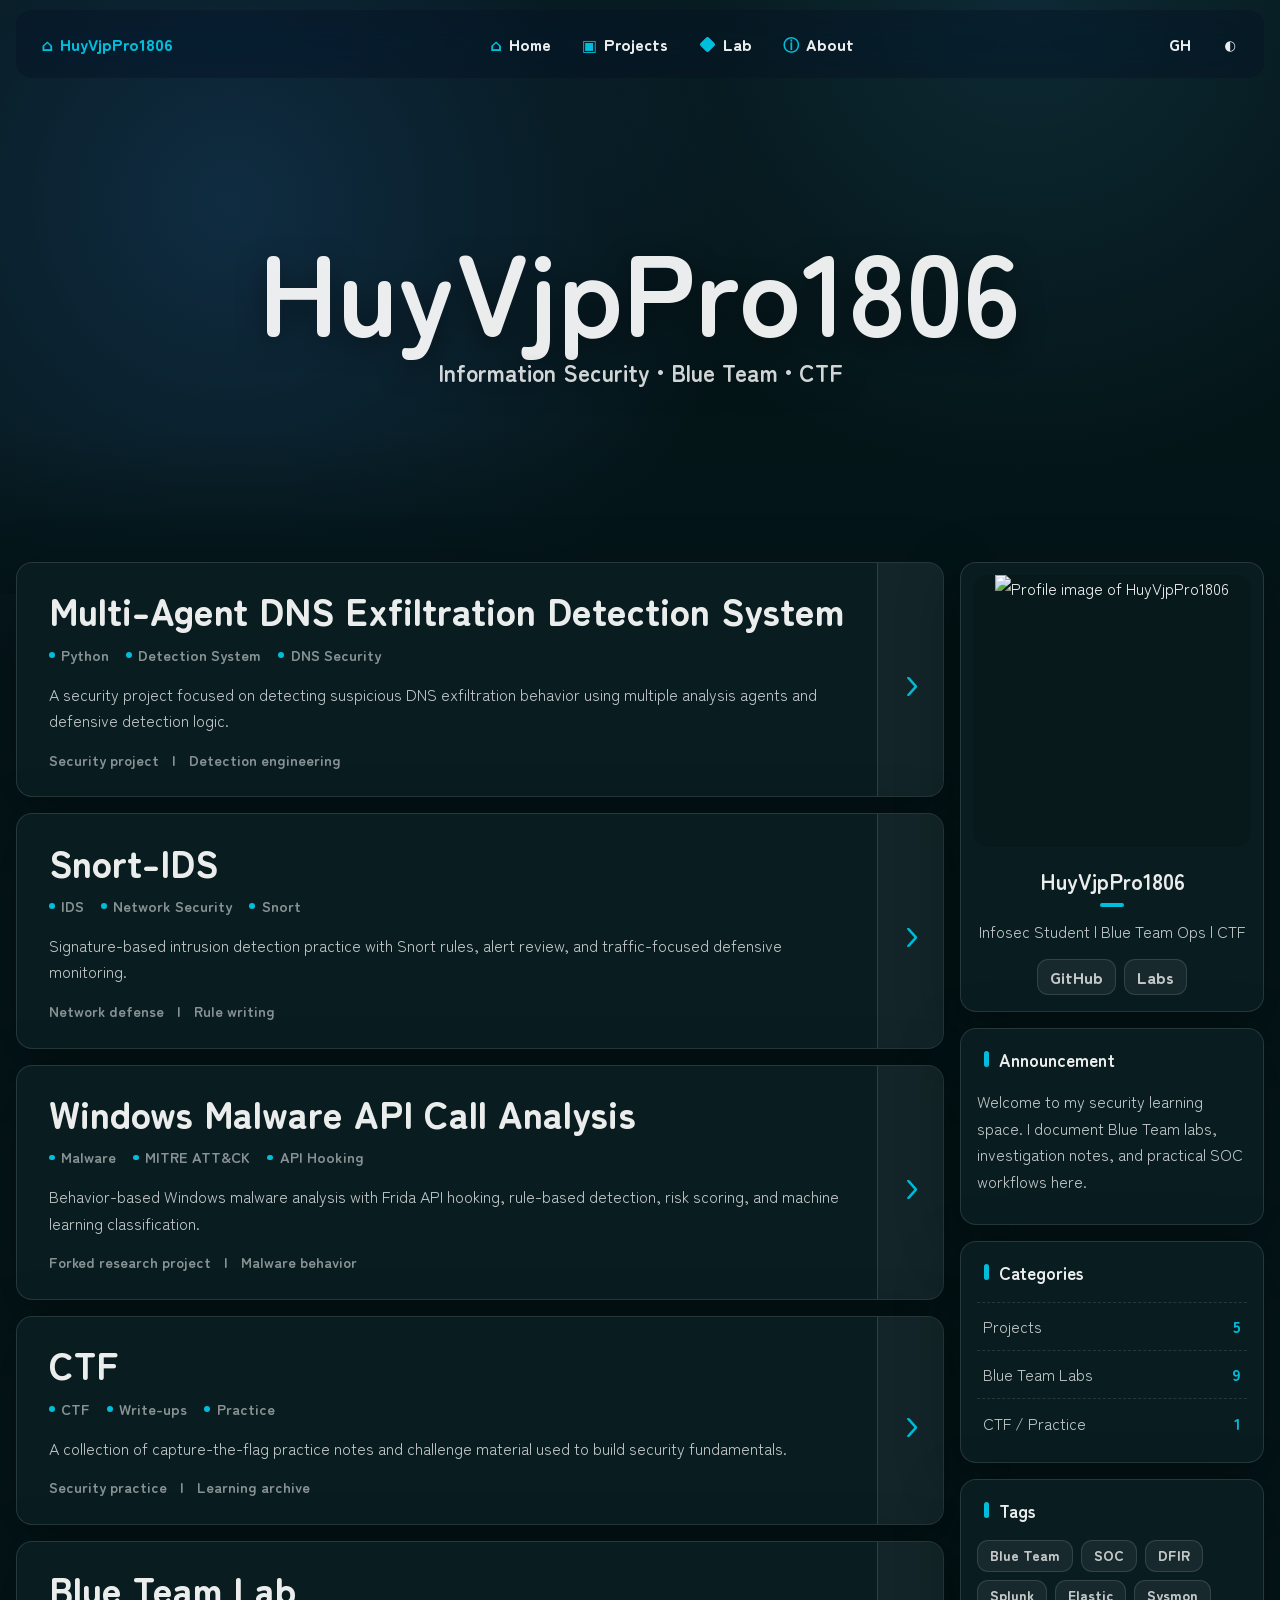
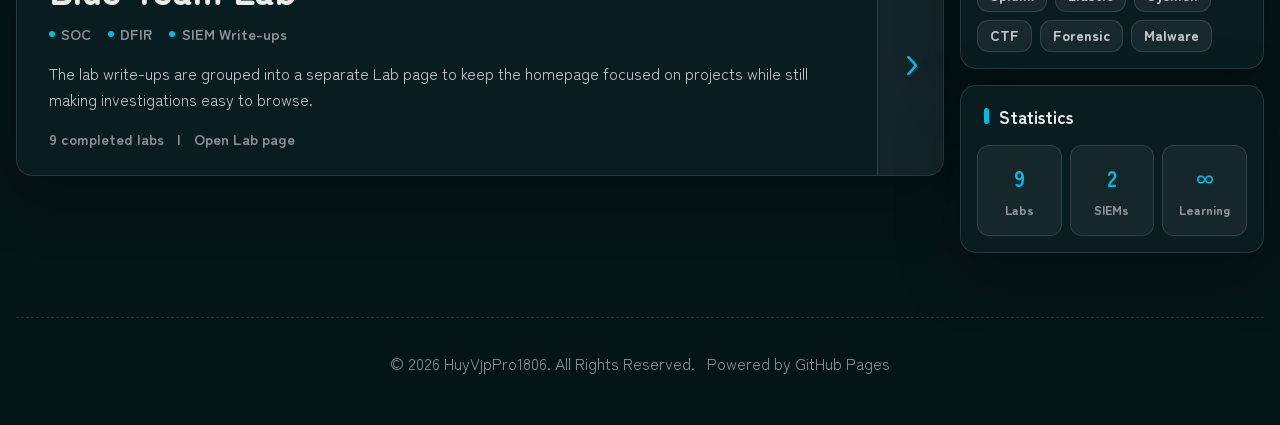
==== commit aed46a77: "Add projects homepage and lab archive page" ====
--- a/index.html
+++ b/index.html
@@ -41,7 +41,8 @@
 
       <nav aria-label="Primary navigation">
         <a class="nav-btn" href="#home"><span>⌂</span>Home</a>
-        <a class="nav-btn" href="#archive"><span>▣</span>Archive</a>
+        <a class="nav-btn" href="#projects"><span>▣</span>Projects</a>
+        <a class="nav-btn" href="labs.html"><span>◆</span>Lab</a>
         <a class="nav-btn" href="#about"><span>ⓘ</span>About</a>
       </nav>
 
@@ -62,114 +63,122 @@
       </section>
 
       <section class="page-shell">
-        <div class="content-column" id="archive">
+        <div class="content-column" id="projects">
           <article class="post-card featured">
             <div class="post-body">
-              <a class="post-title" href="https://github.com/HuyVjpPro1806/Blue_Team_Lab" target="_blank" rel="noreferrer">
-                Blue Team Lab
-              </a>
-              <div class="post-meta">
-                <span>2026-08-16</span>
-                <span>Blue Team</span>
-                <span>DFIR / SOC</span>
-              </div>
-              <p>
-                A collection of hands-on SOC and DFIR write-ups using Splunk, Elastic,
-                Sysmon, Windows Event Logs, PCAP analysis, and MITRE ATT&CK mapping.
-              </p>
-              <div class="read-line">
-                <span>Portfolio repository</span>
-                <span>|</span>
-                <span>9 labs</span>
-              </div>
-            </div>
-            <a class="arrow-btn" href="https://github.com/HuyVjpPro1806/Blue_Team_Lab" target="_blank" rel="noreferrer" aria-label="Open Blue Team Lab">
+              <a class="post-title" href="https://github.com/HuyVjpPro1806/Multi-Agent-DNS-Exfiltration-Detection-System" target="_blank" rel="noreferrer">
+                Multi-Agent DNS Exfiltration Detection System
+              </a>
+              <div class="post-meta">
+                <span>Python</span>
+                <span>Detection System</span>
+                <span>DNS Security</span>
+              </div>
+              <p>
+                A security project focused on detecting suspicious DNS exfiltration behavior
+                using multiple analysis agents and defensive detection logic.
+              </p>
+              <div class="read-line">
+                <span>Security project</span>
+                <span>|</span>
+                <span>Detection engineering</span>
+              </div>
+            </div>
+            <a class="arrow-btn" href="https://github.com/HuyVjpPro1806/Multi-Agent-DNS-Exfiltration-Detection-System" target="_blank" rel="noreferrer" aria-label="Open DNS detection project">
               ›
             </a>
           </article>
 
           <article class="post-card">
             <div class="post-body">
-              <h2>FalconEye Lab</h2>
-              <div class="post-meta">
-                <span>Splunk</span>
-                <span>Active Directory</span>
-                <span>Pass-the-Hash</span>
-              </div>
-              <p>
-                Investigating an AD breach with BloodHound enumeration, privilege escalation,
-                DCSync, evasion, and lateral movement.
-              </p>
-              <div class="read-line">
-                <span>SIEM investigation</span>
-                <span>|</span>
-                <span>Blue Team write-up</span>
-              </div>
-            </div>
-            <span class="arrow-btn">›</span>
-          </article>
-
-          <article class="post-card">
-            <div class="post-body">
-              <h2>Rhysida - Vice Society Lab</h2>
-              <div class="post-meta">
-                <span>Ransomware</span>
-                <span>Persistence</span>
-                <span>Exfiltration</span>
-              </div>
-              <p>
-                Following phishing, credential theft, registry persistence, log clearing,
-                remote access tools, exfiltration, and ransomware impact.
-              </p>
-              <div class="read-line">
-                <span>Incident response</span>
-                <span>|</span>
-                <span>Timeline analysis</span>
-              </div>
-            </div>
-            <span class="arrow-btn">›</span>
-          </article>
-
-          <article class="post-card">
-            <div class="post-body">
-              <h2>Tempest</h2>
-              <div class="post-meta">
-                <span>Wireshark</span>
-                <span>EVTX</span>
-                <span>CyberChef</span>
-              </div>
-              <p>
-                Malicious document execution, C2 traffic analysis, PCAP review, EVTX
-                parsing, and timeline reconstruction.
-              </p>
-              <div class="read-line">
-                <span>Network forensics</span>
-                <span>|</span>
-                <span>Malicious document</span>
-              </div>
-            </div>
-            <span class="arrow-btn">›</span>
-          </article>
-
-          <article class="post-card">
-            <div class="post-body">
-              <h2>Poisoned PyTorch Lab</h2>
-              <div class="post-meta">
-                <span>Supply Chain</span>
-                <span>Python</span>
-                <span>Ransomware Prep</span>
-              </div>
-              <p>
-                Reconstructing a dependency compromise that leads to hidden PowerShell,
-                remote access, domain activity, and pre-encryption operations.
-              </p>
-              <div class="read-line">
-                <span>Host artifacts</span>
-                <span>|</span>
-                <span>Threat hunting</span>
-              </div>
-            </div>
-            <span class="arrow-btn">›</span>
+              <a class="post-title" href="https://github.com/HuyVjpPro1806/Snort-IDS" target="_blank" rel="noreferrer">
+                Snort-IDS
+              </a>
+              <div class="post-meta">
+                <span>IDS</span>
+                <span>Network Security</span>
+                <span>Snort</span>
+              </div>
+              <p>
+                Signature-based intrusion detection practice with Snort rules, alert review,
+                and traffic-focused defensive monitoring.
+              </p>
+              <div class="read-line">
+                <span>Network defense</span>
+                <span>|</span>
+                <span>Rule writing</span>
+              </div>
+            </div>
+            <a class="arrow-btn" href="https://github.com/HuyVjpPro1806/Snort-IDS" target="_blank" rel="noreferrer" aria-label="Open Snort IDS project">›</a>
+          </article>
+
+          <article class="post-card">
+            <div class="post-body">
+              <a class="post-title" href="https://github.com/HuyVjpPro1806/windows-malware-api-call-analysis" target="_blank" rel="noreferrer">
+                Windows Malware API Call Analysis
+              </a>
+              <div class="post-meta">
+                <span>Malware</span>
+                <span>MITRE ATT&CK</span>
+                <span>API Hooking</span>
+              </div>
+              <p>
+                Behavior-based Windows malware analysis with Frida API hooking, rule-based
+                detection, risk scoring, and machine learning classification.
+              </p>
+              <div class="read-line">
+                <span>Forked research project</span>
+                <span>|</span>
+                <span>Malware behavior</span>
+              </div>
+            </div>
+            <a class="arrow-btn" href="https://github.com/HuyVjpPro1806/windows-malware-api-call-analysis" target="_blank" rel="noreferrer" aria-label="Open malware API analysis project">›</a>
+          </article>
+
+          <article class="post-card">
+            <div class="post-body">
+              <a class="post-title" href="https://github.com/HuyVjpPro1806/CTF" target="_blank" rel="noreferrer">
+                CTF
+              </a>
+              <div class="post-meta">
+                <span>CTF</span>
+                <span>Write-ups</span>
+                <span>Practice</span>
+              </div>
+              <p>
+                A collection of capture-the-flag practice notes and challenge material used to
+                build security fundamentals.
+              </p>
+              <div class="read-line">
+                <span>Security practice</span>
+                <span>|</span>
+                <span>Learning archive</span>
+              </div>
+            </div>
+            <a class="arrow-btn" href="https://github.com/HuyVjpPro1806/CTF" target="_blank" rel="noreferrer" aria-label="Open CTF repository">›</a>
+          </article>
+
+          <article class="post-card">
+            <div class="post-body">
+              <a class="post-title" href="labs.html">
+                Blue Team Lab
+              </a>
+              <div class="post-meta">
+                <span>SOC</span>
+                <span>DFIR</span>
+                <span>SIEM Write-ups</span>
+              </div>
+              <p>
+                The lab write-ups are grouped into a separate Lab page to keep the homepage
+                focused on projects while still making investigations easy to browse.
+              </p>
+              <div class="read-line">
+                <span>9 completed labs</span>
+                <span>|</span>
+                <span>Open Lab page</span>
+              </div>
+            </div>
+            <a class="arrow-btn" href="labs.html" aria-label="Open Lab page">›</a>
           </article>
         </div>
 
@@ -197,9 +206,9 @@
 
           <section class="card">
             <h3>Categories</h3>
+            <div class="category-row"><span>Projects</span><strong>5</strong></div>
             <div class="category-row"><span>Blue Team Labs</span><strong>9</strong></div>
-            <div class="category-row"><span>SIEM Write-ups</span><strong>6</strong></div>
-            <div class="category-row"><span>Forensics</span><strong>4</strong></div>
+            <div class="category-row"><span>CTF / Practice</span><strong>1</strong></div>
           </section>
 
           <section class="card">
--- a/styles.css
+++ b/styles.css
@@ -210,6 +210,11 @@
   text-align: center;
 }
 
+.sub-banner {
+  min-height: 46vh;
+  padding-bottom: 4rem;
+}
+
 .banner::after {
   position: absolute;
   inset: auto 0 0;
@@ -247,6 +252,10 @@
   width: min(90rem, calc(100% - 2rem));
   margin: -2rem auto 4rem;
   align-items: start;
+}
+
+.lab-shell {
+  margin-top: -1rem;
 }
 
 .content-column,
